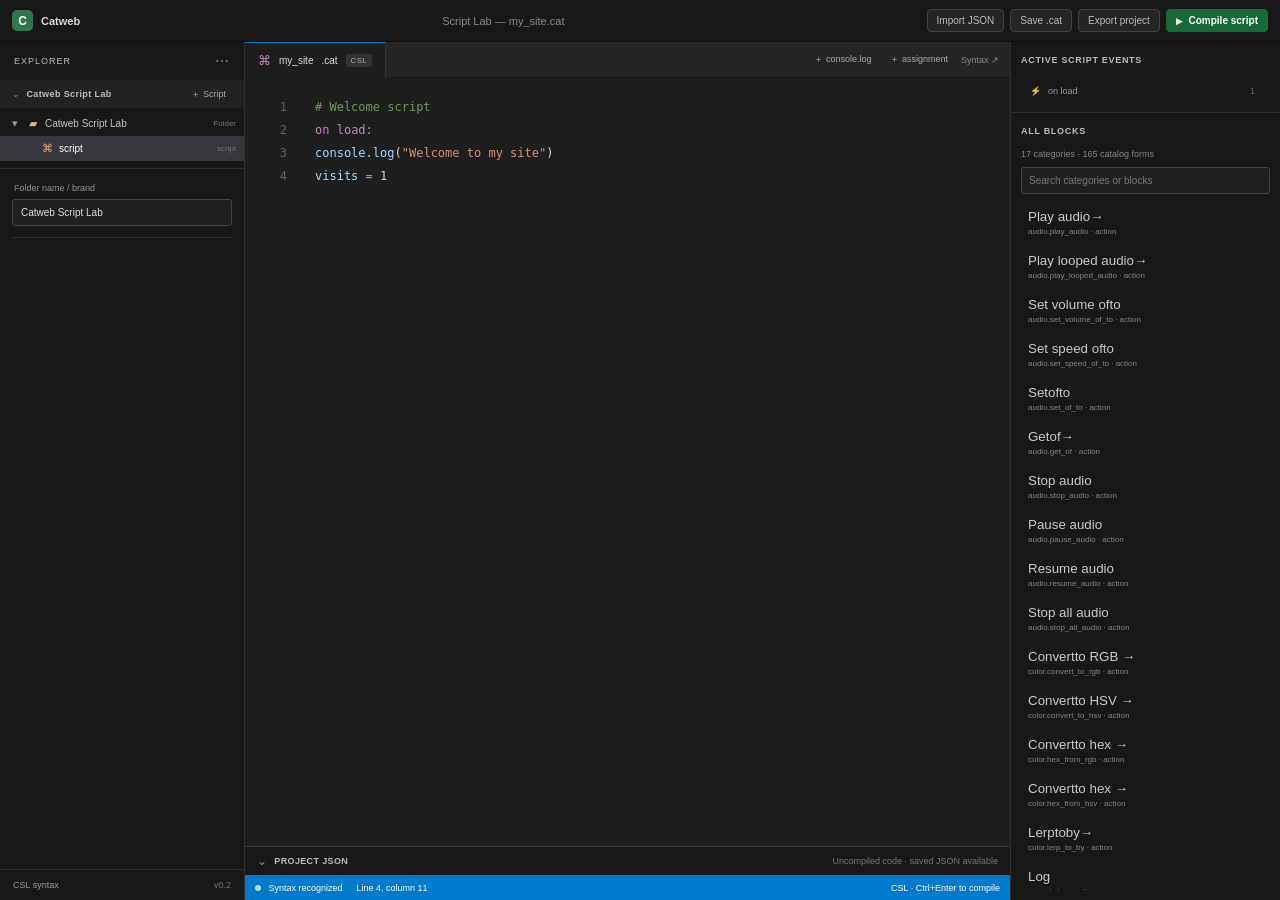
==== index.html @ d8af08f9 "Initial Summary" ====
<!doctype html>
<html lang="en">
<head>
  <meta charset="utf-8">
  <meta name="viewport" content="width=device-width, initial-scale=1">
  <meta name="color-scheme" content="dark">
  <title>Catweb Studio</title>
  <link rel="stylesheet" href="studio/script-app.css">
</head>
<body>
  <header class="titlebar">
    <a class="brand" href="./"><span class="brand-mark">C</span><span>Catweb</span></a>
    <span id="windowTitle" class="window-title">Script Lab — my_site.cat</span>
    <div class="top-actions"><button id="openProject" class="tool-button">Import JSON</button><input id="fileInput" type="file" accept=".json,application/json" hidden><button id="saveSource" class="tool-button">Save .cat</button><button id="download" class="tool-button">Export project</button><button id="compile" class="compile-button"><span>▶</span> Compile script</button></div>
  </header>
  <main class="workbench">
    <aside class="explorer file-explorer">
      <div class="explorer-title"><span>EXPLORER</span><a href="README.md" title="Documentation">⋯</a></div>
      <div class="project-heading"><span class="tree-chevron">⌄</span><span id="projectName">MY PROJECT</span><button id="newScript" class="project-action" title="Create script">＋ Script</button></div>
      <div id="projectTree" class="project-tree" role="tree" aria-label="Project items"></div>
      <label class="watermark-label" for="folderAlias">Folder name / brand</label>
      <input id="folderAlias" class="watermark-input" value="Catweb Script Lab" maxlength="80" aria-label="Exported folder name">
      <section id="objectInspector" class="object-inspector" aria-live="polite"></section>
      <div class="explorer-footer"><a href="CATWEB_SCRIPT_LANGUAGE.md">CSL syntax</a><span>v0.2</span></div>
    </aside>
    <section class="editor-column">
      <div class="tabbar"><div class="active-tab"><span class="tab-icon">⌘</span> <span id="scriptTitle">my_site</span>.cat <span class="language-pill">CSL</span></div><div class="tab-tools"><button class="snippet" data-insert="log">＋ console.log</button><button class="snippet" data-insert="set">＋ assignment</button><a href="CATWEB_SCRIPT_LANGUAGE.md" target="_blank" rel="noreferrer">Syntax ↗</a></div></div>
      <div class="edit-area"><div id="lineNumbers" class="line-numbers" aria-hidden="true"></div><div class="code-stack"><pre id="highlight" aria-hidden="true"></pre><textarea id="source" aria-label="Catweb code" autocomplete="off" autocapitalize="off" spellcheck="false" wrap="off"></textarea></div></div>
      <div id="diagnostics" class="diagnostics" aria-live="polite"></div>
      <section id="outputPanel" class="output-panel"><button id="toggleOutput" class="output-bar"><span>⌄</span> PROJECT JSON <small id="outputStatus">Project ready</small></button><div class="output-content"><pre id="output" class="output"><span class="output-placeholder">Compact project JSON will appear here.</span></pre><div class="output-buttons"><button id="copy" class="tool-button" disabled>Copy</button><button id="clearOutput" class="tool-button">Clear view</button></div></div></section>
      <footer class="statusbar"><span id="sourceStatus"><i></i> Syntax recognized</span><span id="lineStatus">Line 1, column 1</span><span>CSL · Ctrl+Enter to compile</span></footer>
    </section>
    <aside class="right-sidebar" aria-label="Catweb events and blocks">
      <section class="right-section event-section">
        <div class="right-section-heading">ACTIVE SCRIPT EVENTS</div>
        <div id="eventTree" class="event-tree"></div>
      </section>
      <section class="right-section block-section">
        <div class="right-section-heading">ALL BLOCKS</div>
        <div id="catalogSummary" class="catalog-summary">Loading Catweb blocks…</div>
        <input id="catalogSearch" type="search" placeholder="Search categories or blocks" aria-label="Search blocks">
        <div id="catalogEntries" class="catalog-entries"></div>
      </section>
    </aside>
  </main>
  <div id="toast" class="toast" role="status" aria-live="polite"></div>
  <script src="studio/catweb-csl.js"></script>
  <script src="studio/script-app.js"></script>
</body>
</html>
---- studio/script-app.css ----
:root{font-family:"Segoe UI",Arial,sans-serif;color:#d4d4d4;background:#1e1e1e;font-synthesis:none;--bg:#1e1e1e;--title:#181818;--side:#181818;--tab:#252526;--line:#343434;--muted:#858585;--blue:#007acc;--mono:Consolas,"Cascadia Code",monospace}*{box-sizing:border-box}body{margin:0;min-width:700px;height:100vh;overflow:hidden;background:var(--bg)}button,a{font-family:inherit}.titlebar{height:42px;background:var(--title);border-bottom:1px solid #111;display:flex;align-items:center;justify-content:space-between;padding:0 12px;gap:16px}.brand{height:30px;display:flex;align-items:center;gap:8px;color:#d8d8d8;text-decoration:none;font-size:11px;font-weight:600}.brand-mark{display:grid;place-items:center;width:21px;height:21px;border-radius:5px;background:#2f764f;color:#fff;font-size:12px;font-weight:800}.window-title{font-size:11px;color:#888;white-space:nowrap}.top-actions{display:flex;align-items:center;gap:6px}.tool-button,.compile-button{border:1px solid #424242;border-radius:4px;color:#bbb;background:#252526;font-size:10px;padding:5px 9px;cursor:pointer}.tool-button:hover:not(:disabled){background:#333;color:#eee}.tool-button:disabled{opacity:.38;cursor:default}.compile-button{background:#176b36;border-color:#176b36;color:#fff;font-weight:600}.compile-button:hover{background:#218442}.compile-button span{font-size:9px;margin-right:3px}.workbench{height:calc(100vh - 42px);display:grid;grid-template-columns:minmax(0,1fr) 270px}.editor-column{min-width:0;display:grid;grid-template-rows:36px minmax(0,1fr) auto auto 25px;overflow:hidden}.tabbar{height:36px;background:var(--tab);border-bottom:1px solid #1a1a1a;display:flex;align-items:center;justify-content:space-between}.active-tab{height:36px;display:flex;align-items:center;gap:8px;padding:0 13px;background:var(--bg);border-top:1px solid var(--blue);border-right:1px solid #333;color:#ddd;font-size:10px}.tab-icon{color:#c586c0;font-size:13px}.language-pill{padding:2px 5px;background:#333;border-radius:3px;color:#aaa;font-size:8px;letter-spacing:.3px}.tab-tools{display:flex;align-items:center;gap:7px;padding:0 11px}.tab-tools>a{color:#888;text-decoration:none;font-size:9px}.tab-tools>a:hover{color:#ddd}.snippet{border:0;background:transparent;border-radius:3px;padding:4px 6px;color:#aaa;font-size:9px;cursor:pointer}.snippet:hover{background:#383838;color:#fff}.edit-area{min-height:0;display:flex;overflow:hidden;background:var(--bg)}.line-numbers{flex:none;width:54px;padding:18px 12px 18px 0;text-align:right;color:#606060;background:var(--bg);font:12px/23px var(--mono);white-space:pre;user-select:none;overflow:hidden}.code-stack{flex:1;position:relative;min-width:0;overflow:hidden}.code-stack pre,.code-stack textarea{position:absolute;inset:0;width:100%;height:100%;margin:0;padding:18px 16px;border:0;white-space:pre;overflow:auto;font:12px/23px var(--mono);tab-size:4;letter-spacing:0}.code-stack pre{pointer-events:none;color:#d4d4d4}.code-stack textarea{resize:none;background:transparent;color:transparent;caret-color:#aeafad;outline:0;-webkit-text-fill-color:transparent;selection-color:#fff}.code-stack textarea::selection{background:#264f7880;color:transparent}.tok-keyword{color:#c586c0}.tok-string{color:#ce9178}.tok-comment{color:#6a9955;font-style:italic}.tok-variable{color:#9cdcfe}.diagnostics{display:none;max-height:100px;overflow:auto;padding:7px 14px;background:#252526;border-top:1px solid #333}.diagnostics.has-items{display:flex;flex-direction:column;gap:5px}.diagnostic{display:flex;align-items:center;gap:7px;color:#f48771;font-size:10px}.diagnostic.warning{color:#dcdcaa}.diagnostic .mark{font-size:10px}.diagnostic button{padding:0;border:0;background:none;color:inherit;font:inherit;cursor:pointer;text-decoration:underline}.output-panel{min-height:29px;max-height:220px;background:#181818;border-top:1px solid #3a3a3a;display:flex;flex-direction:column}.output-panel.open{height:190px}.output-bar{height:28px;flex:none;display:flex;align-items:center;gap:7px;padding:0 12px;border:0;background:transparent;color:#bbb;text-align:left;font-size:9px;font-weight:600;letter-spacing:.35px;cursor:pointer}.output-bar>span{color:#888;font-size:12px}.output-bar small{margin-left:auto;color:#777;font-size:9px;font-weight:400;letter-spacing:0}.output-content{display:none;min-height:0;flex:1;border-top:1px solid #303030}.output-panel.open .output-content{display:flex}.output{margin:0;padding:9px 13px;min-width:0;flex:1;overflow:auto;color:#9cdcfe;font:10px/1.5 var(--mono);white-space:pre}.output-placeholder{color:#777;font:10px "Segoe UI",sans-serif}.output-buttons{display:flex;align-items:flex-start;gap:5px;padding:8px}.output-buttons .tool-button{font-size:9px}.statusbar{grid-row:5;display:flex;align-items:center;gap:14px;padding:0 10px;background:#007acc;color:#fff;font-size:9px}.statusbar>span:last-child{margin-left:auto}.statusbar i{display:inline-block;width:6px;height:6px;border-radius:50%;background:#b3e3bf;margin-right:5px}.statusbar.has-error{background:#a83f35}.statusbar.has-error i{background:#ffd0c7}.explorer{min-width:0;background:var(--side);border-left:1px solid #303030;display:flex;flex-direction:column;overflow:auto}.explorer-title{height:38px;flex:none;display:flex;align-items:center;justify-content:space-between;padding:0 14px;color:#bbb;font-size:9px;letter-spacing:1px}.explorer-title a{color:#888;text-decoration:none;font-size:14px}.project-heading{height:28px;display:flex;align-items:center;gap:6px;padding:0 12px;background:#222;color:#bdbdbd;font-size:9px;font-weight:700;letter-spacing:.4px}.project-actions{margin-left:auto;font-size:13px;color:#777}.tree-root,.tree-child,.event-node{height:27px;display:flex;align-items:center;gap:7px;padding:0 15px;color:#c7c7c7;font-size:10px}.tree-root{background:#2a2d2e}.tree-chevron,.tree-branch{color:#858585}.folder-icon{color:#dcb67a}.watermark-label{display:block;margin:14px 14px 6px;color:#929292;font-size:9px}.watermark-input{margin:0 12px;width:calc(100% - 24px);height:27px;padding:0 8px;border:1px solid #454545;border-radius:3px;background:#202020;color:#ddd;font:10px "Segoe UI",sans-serif;outline:none}.watermark-input:focus{border-color:#007acc}.tree-child{padding-left:31px;color:#bbb}.script-icon{color:#c586c0}.event-tree{padding-left:19px}.event-node{height:25px;padding-left:28px;color:#999;font-size:9px}.event-node .event-icon{color:#dcdcaa}.event-node .action-count{margin-left:auto;color:#6f6f6f}.capabilities{margin:18px 12px 8px;border-top:1px solid #303030;padding-top:12px;color:#888;font-size:9px;line-height:2.2}.capabilities-title{margin-bottom:4px;color:#9d9d9d;font-size:8px;letter-spacing:.8px}.capabilities div:not(.capabilities-title)>span{color:#73c991;margin-right:5px}.capabilities .planned{color:#6e6e6e}.capabilities .planned>span{color:#c5a86b!important}.explorer-footer{display:flex;align-items:center;justify-content:space-between;margin-top:auto;padding:10px 13px;border-top:1px solid #303030;color:#777;font-size:9px}.explorer-footer a{color:#9b9b9b;text-decoration:none}.explorer-footer a:hover{color:#eee}.toast{position:fixed;bottom:34px;left:calc((100% - 270px)/2);transform:translate(-50%,10px);opacity:0;pointer-events:none;background:#333;color:#eee;border:1px solid #4a4a4a;border-radius:4px;padding:8px 12px;font-size:10px;box-shadow:0 6px 20px #0006;transition:all .18s;z-index:5}.toast.show{opacity:1;transform:translate(-50%,0)}.block-browser{margin:8px 12px 10px;border-top:1px solid #303030;padding-top:10px;color:#bbb;font-size:9px}.block-browser summary{cursor:pointer;color:#bbb;font-size:9px;font-weight:600;letter-spacing:.2px}.block-browser input{width:100%;margin:9px 0 6px;padding:6px 7px;border:1px solid #444;border-radius:3px;background:#202020;color:#ddd;font:9px "Segoe UI",sans-serif;outline:none}.block-browser input:focus{border-color:#007acc}.catalog-entries{max-height:210px;overflow:auto;display:flex;flex-direction:column;gap:3px}.catalog-entry{display:flex;flex-direction:column;align-items:flex-start;gap:3px;padding:6px;border:1px solid transparent;border-radius:3px;background:transparent;color:#c9c9c9;text-align:left;cursor:pointer}.catalog-entry:hover{background:#252526;border-color:#393939}.catalog-entry small{color:#858585;font-size:8px}.catalog-empty{color:#858585;font-size:9px}@media(max-width:850px){.workbench{grid-template-columns:minmax(0,1fr) 220px}.explorer{font-size:9px}.top-actions{gap:4px}.tool-button,.compile-button{padding:5px 7px}.window-title{display:none}.toast{left:calc((100% - 220px)/2)}}@media(max-width:650px){body{min-width:360px}.workbench{grid-template-columns:minmax(0,1fr) 180px}.explorer-title{padding:0 8px}.project-heading{padding:0 7px}.tree-root{padding:0 7px}.watermark-label{margin-left:8px}.watermark-input{margin-left:7px;width:calc(100% - 14px)}.tab-tools{gap:2px;padding:0 4px}.tab-tools>a{display:none}.line-numbers{width:39px;padding-right:8px}.code-stack pre,.code-stack textarea{padding-left:10px}.statusbar{gap:7px;font-size:8px}.toast{left:calc((100% - 180px)/2)}}

.project-heading{flex:none}
.project-heading>span:nth-child(2){overflow:hidden;text-overflow:ellipsis;white-space:nowrap}
.project-action{margin-left:auto;padding:3px 6px;border:0;border-radius:3px;background:transparent;color:#aaa;font-size:9px;cursor:pointer}
.project-action:hover{background:#383838;color:#fff}
.project-tree{flex:none;max-height:34vh;overflow:auto;padding:3px 0 7px;border-bottom:1px solid #303030}
.project-tree-row{height:25px;display:flex;align-items:center;gap:5px;padding-right:8px;color:#c5c5c5;font-size:10px;cursor:pointer;white-space:nowrap}
.project-tree-row:hover{background:#252526}
.project-tree-row.selected{background:#37373d;color:#fff}
.tree-toggle{width:13px;height:18px;padding:0;border:0;background:transparent;color:#999;font-size:11px;cursor:pointer}
.tree-spacer{width:13px;flex:none}
.tree-object-icon{width:14px;flex:none;color:#dcb67a;text-align:center;font-size:11px}
.project-tree-row[data-node-id] .tree-object-icon{color:#dcb67a}
.tree-object-name{min-width:0;overflow:hidden;text-overflow:ellipsis}
.tree-object-type{margin-left:auto;color:#777;font-size:8px}
.object-inspector{flex:none;margin:11px 12px 8px;padding-top:10px;border-top:1px solid #303030}
.inspector-heading{display:flex;align-items:center;justify-content:space-between;margin-bottom:8px;color:#999;font-size:8px;font-weight:600;letter-spacing:.7px}
.inspector-heading span{color:#777;font-weight:400;letter-spacing:0}
.inspector-placeholder{margin:0;color:#858585;font-size:9px;line-height:1.6}
.property-grid{display:grid;grid-template-columns:1fr;gap:6px;max-height:260px;overflow:auto}
.property-field{display:grid;grid-template-columns:minmax(68px,.85fr) minmax(0,1.15fr);align-items:center;gap:6px}
.property-field label{min-width:0;color:#aaa;font-size:9px}
.property-field label small{display:block;overflow:hidden;color:#666;font-size:8px;text-overflow:ellipsis}
.property-input{width:100%;min-width:0;min-height:23px;padding:4px 6px;border:1px solid #404040;border-radius:3px;background:#202020;color:#d4d4d4;font:9px "Segoe UI",sans-serif;outline:none}
.property-input:focus,.json-input:focus{border-color:#007acc}
.property-json{resize:vertical;font-family:var(--mono)}
.advanced-properties{margin-top:7px;color:#aaa;font-size:9px}
.advanced-properties summary{cursor:pointer}
.json-input{width:100%;min-height:120px;margin-top:7px;padding:7px;border:1px solid #404040;border-radius:3px;background:#202020;color:#d4d4d4;font:9px/1.5 var(--mono);resize:vertical;outline:none}
.apply-properties{margin-top:8px}
.capabilities{flex:none}
.block-browser{flex:none}

.workbench{grid-template-columns:245px minmax(0,1fr) 270px}
.file-explorer{grid-column:1;grid-row:1;border-left:0;border-right:1px solid #303030}
.editor-column{grid-column:2;grid-row:1}
.right-sidebar{grid-column:3;grid-row:1;min-width:0;display:flex;flex-direction:column;overflow:hidden;background:var(--side);border-left:1px solid #303030}
.right-section{min-width:0;display:flex;flex-direction:column;padding:0 10px}
.right-section-heading{height:36px;flex:none;display:flex;align-items:center;color:#bbb;font-size:9px;font-weight:600;letter-spacing:.7px}
.event-section{max-height:38%;overflow:auto}
.event-tree{padding:0 0 9px;overflow:auto}
.event-node{width:100%;padding-left:9px;border:0;background:transparent;text-align:left;cursor:pointer}
.event-node:hover{background:#252526;color:#ddd}
.block-section{flex:1;min-height:0;border-top:1px solid #303030;padding-bottom:10px}
.catalog-summary{flex:none;padding:0 0 8px;color:#858585;font-size:9px}
.block-section input{width:100%;flex:none;margin:0 0 8px;padding:7px;border:1px solid #444;border-radius:3px;background:#202020;color:#ddd;font:10px "Segoe UI",sans-serif;outline:none}
.block-section input:focus{border-color:#007acc}
.catalog-entries{flex:1;min-height:0;max-height:none;overflow:auto}
.explorer-footer{flex:none}
.toast{left:50%}
@media(max-width:850px){
  .workbench{grid-template-columns:205px minmax(0,1fr) 220px}
}
@media(max-width:650px){
  body{min-width:570px}
  .workbench{grid-template-columns:160px minmax(0,1fr) 190px}
  .explorer-title{padding:0 8px}
  .project-heading{padding:0 7px}
  .watermark-label{margin-left:8px}
  .watermark-input{margin-left:7px;width:calc(100% - 14px)}
  .right-section{padding:0 7px}
  .toast{left:50%}
}
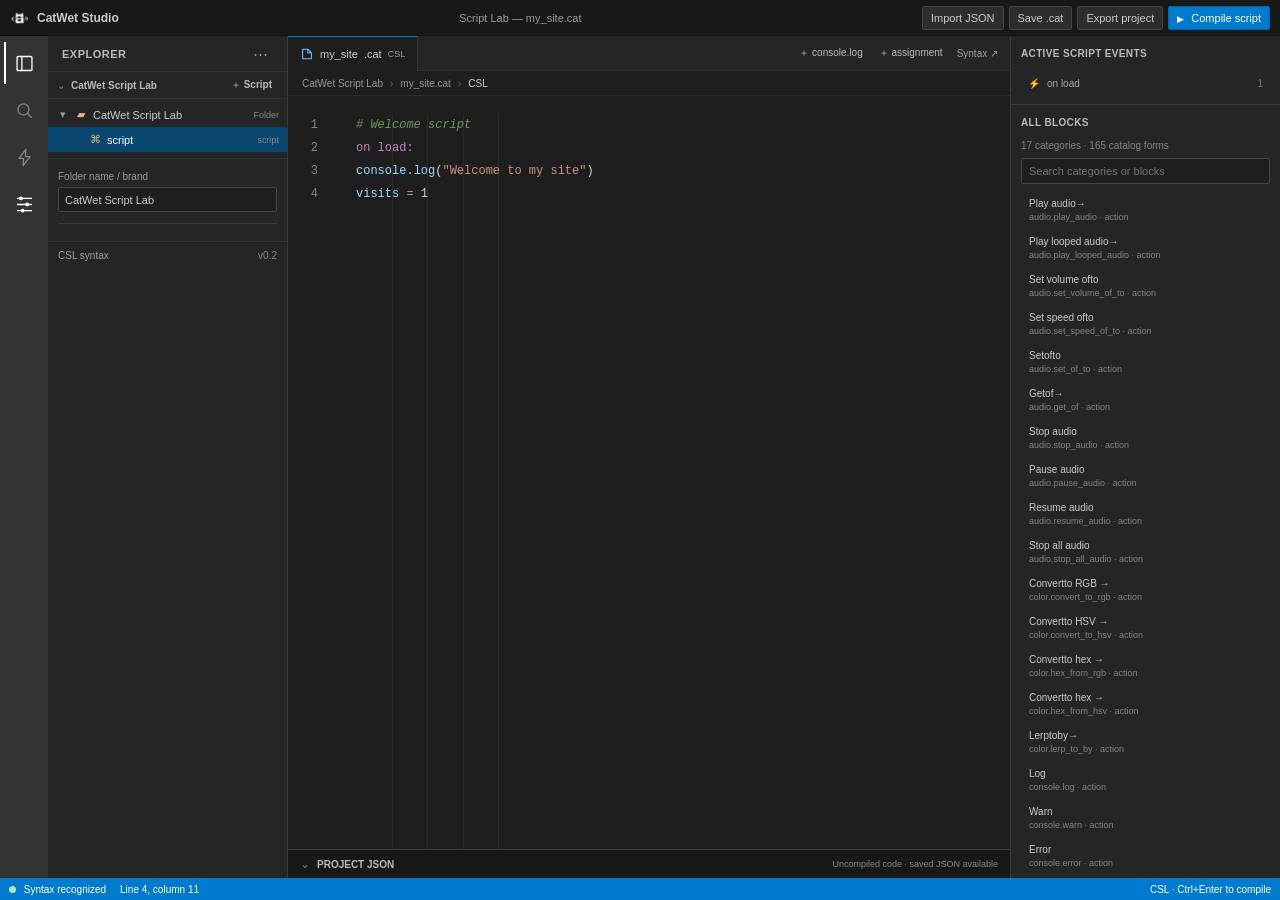
==== commit e845c9fe: "UPD" ====
--- a/index.html
+++ b/index.html
@@ -4,36 +4,53 @@
   <meta charset="utf-8">
   <meta name="viewport" content="width=device-width, initial-scale=1">
   <meta name="color-scheme" content="dark">
-  <title>Catweb Studio</title>
+  <meta name="theme-color" content="#1e1e1e">
+  <link rel="icon" href="icon.ico" sizes="any">
+  <link rel="icon" type="image/png" href="icon.png">
+  <title>CatWet Studio — Script Lab</title>
   <link rel="stylesheet" href="studio/script-app.css">
 </head>
 <body>
   <header class="titlebar">
-    <a class="brand" href="./"><span class="brand-mark">C</span><span>Catweb</span></a>
+    <a class="brand" href="./"><img class="brand-mark" src="icon.png" alt=""><span>CatWet Studio</span></a>
     <span id="windowTitle" class="window-title">Script Lab — my_site.cat</span>
     <div class="top-actions"><button id="openProject" class="tool-button">Import JSON</button><input id="fileInput" type="file" accept=".json,application/json" hidden><button id="saveSource" class="tool-button">Save .cat</button><button id="download" class="tool-button">Export project</button><button id="compile" class="compile-button"><span>▶</span> Compile script</button></div>
   </header>
   <main class="workbench">
+    <nav class="activity-bar" aria-label="Activity bar">
+      <button class="activity-button active" type="button" data-panel-toggle="explorer" aria-label="Toggle project explorer" title="Explorer" aria-pressed="true">
+        <svg viewBox="0 0 24 24" aria-hidden="true"><rect x="3.5" y="4" width="17" height="16" rx="1"/><path d="M9 4v16"/></svg>
+      </button>
+      <button class="activity-button" type="button" id="activitySearch" aria-label="Search blocks" title="Search blocks">
+        <svg viewBox="0 0 24 24" aria-hidden="true"><circle cx="10.8" cy="10.8" r="6.3"/><path d="m15.5 15.5 4.2 4.2"/></svg>
+      </button>
+      <button class="activity-button" type="button" id="activityEvents" aria-label="Go to active script events" title="Active script events">
+        <svg viewBox="0 0 24 24" aria-hidden="true"><path d="M13.5 2.8 5.8 13h5.1l-.5 8.2L18.3 11h-5.2z"/></svg>
+      </button>
+      <button class="activity-button" type="button" data-panel-toggle="catalog" aria-label="Toggle blocks panel" title="Blocks" aria-pressed="true">
+        <svg viewBox="0 0 24 24" aria-hidden="true"><path d="M4 5h16M4 12h16M4 19h16"/><circle cx="8" cy="5" r="1.5"/><circle cx="15" cy="12" r="1.5"/><circle cx="10" cy="19" r="1.5"/></svg>
+      </button>
+    </nav>
     <aside class="explorer file-explorer">
-      <div class="explorer-title"><span>EXPLORER</span><a href="README.md" title="Documentation">⋯</a></div>
+      <div class="explorer-title"><span>EXPLORER</span><a href="README.md" title="Documentation" aria-label="Documentation">⋯</a></div>
       <div class="project-heading"><span class="tree-chevron">⌄</span><span id="projectName">MY PROJECT</span><button id="newScript" class="project-action" title="Create script">＋ Script</button></div>
       <div id="projectTree" class="project-tree" role="tree" aria-label="Project items"></div>
       <label class="watermark-label" for="folderAlias">Folder name / brand</label>
-      <input id="folderAlias" class="watermark-input" value="Catweb Script Lab" maxlength="80" aria-label="Exported folder name">
+      <input id="folderAlias" class="watermark-input" value="CatWet Script Lab" maxlength="80" aria-label="Exported folder name">
       <section id="objectInspector" class="object-inspector" aria-live="polite"></section>
       <div class="explorer-footer"><a href="CATWEB_SCRIPT_LANGUAGE.md">CSL syntax</a><span>v0.2</span></div>
     </aside>
     <section class="editor-column">
-      <div class="tabbar"><div class="active-tab"><span class="tab-icon">⌘</span> <span id="scriptTitle">my_site</span>.cat <span class="language-pill">CSL</span></div><div class="tab-tools"><button class="snippet" data-insert="log">＋ console.log</button><button class="snippet" data-insert="set">＋ assignment</button><a href="CATWEB_SCRIPT_LANGUAGE.md" target="_blank" rel="noreferrer">Syntax ↗</a></div></div>
-      <div class="edit-area"><div id="lineNumbers" class="line-numbers" aria-hidden="true"></div><div class="code-stack"><pre id="highlight" aria-hidden="true"></pre><textarea id="source" aria-label="Catweb code" autocomplete="off" autocapitalize="off" spellcheck="false" wrap="off"></textarea></div></div>
+      <div class="tabbar"><div class="active-tab"><svg class="tab-icon" viewBox="0 0 16 16" aria-hidden="true"><path d="M3 2.5h6l4 4v7H3z"/><path d="M9 2.5v4h4"/></svg><span id="scriptTitle">my_site</span>.cat <span class="language-pill">CSL</span></div><div class="tab-tools"><button class="snippet" data-insert="log" title="Insert console.log">＋ console.log</button><button class="snippet" data-insert="set" title="Insert assignment">＋ assignment</button><a href="CATWEB_SCRIPT_LANGUAGE.md" target="_blank" rel="noreferrer">Syntax ↗</a></div></div>
+      <div class="breadcrumbs"><span id="breadcrumbProject">CatWet Script Lab</span><span class="breadcrumb-separator">›</span><span id="breadcrumbScript">my_site.cat</span><span class="breadcrumb-separator">›</span><span>CSL</span></div>
+      <div class="edit-area"><div id="lineNumbers" class="line-numbers" aria-hidden="true"></div><div class="code-stack"><div class="indent-guides" aria-hidden="true"><i></i><i></i><i></i><i></i></div><pre id="highlight" aria-hidden="true"></pre><textarea id="source" aria-label="Catweb code" autocomplete="off" autocapitalize="off" spellcheck="false" wrap="off"></textarea></div></div>
       <div id="diagnostics" class="diagnostics" aria-live="polite"></div>
-      <section id="outputPanel" class="output-panel"><button id="toggleOutput" class="output-bar"><span>⌄</span> PROJECT JSON <small id="outputStatus">Project ready</small></button><div class="output-content"><pre id="output" class="output"><span class="output-placeholder">Compact project JSON will appear here.</span></pre><div class="output-buttons"><button id="copy" class="tool-button" disabled>Copy</button><button id="clearOutput" class="tool-button">Clear view</button></div></div></section>
-      <footer class="statusbar"><span id="sourceStatus"><i></i> Syntax recognized</span><span id="lineStatus">Line 1, column 1</span><span>CSL · Ctrl+Enter to compile</span></footer>
+      <section id="outputPanel" class="output-panel"><button id="toggleOutput" class="output-bar" aria-label="Toggle project JSON output" aria-expanded="false"><span>⌄</span> PROJECT JSON <small id="outputStatus">Project ready</small></button><div class="output-content"><pre id="output" class="output"><span class="output-placeholder">Compact project JSON will appear here.</span></pre><div class="output-buttons"><button id="copy" class="tool-button" disabled>Copy</button><button id="clearOutput" class="tool-button">Clear view</button></div></div></section>
     </section>
     <aside class="right-sidebar" aria-label="Catweb events and blocks">
       <section class="right-section event-section">
         <div class="right-section-heading">ACTIVE SCRIPT EVENTS</div>
-        <div id="eventTree" class="event-tree"></div>
+        <div id="eventTree" class="event-tree" tabindex="-1"></div>
       </section>
       <section class="right-section block-section">
         <div class="right-section-heading">ALL BLOCKS</div>
@@ -43,6 +60,7 @@
       </section>
     </aside>
   </main>
+  <footer class="statusbar"><span id="sourceStatus"><i></i> Syntax recognized</span><span id="lineStatus">Line 1, column 1</span><span>CSL · Ctrl+Enter to compile</span></footer>
   <div id="toast" class="toast" role="status" aria-live="polite"></div>
   <script src="studio/catweb-csl.js"></script>
   <script src="studio/script-app.js"></script>
--- a/studio/script-app.css
+++ b/studio/script-app.css
@@ -1,64 +1,691 @@
-:root{font-family:"Segoe UI",Arial,sans-serif;color:#d4d4d4;background:#1e1e1e;font-synthesis:none;--bg:#1e1e1e;--title:#181818;--side:#181818;--tab:#252526;--line:#343434;--muted:#858585;--blue:#007acc;--mono:Consolas,"Cascadia Code",monospace}*{box-sizing:border-box}body{margin:0;min-width:700px;height:100vh;overflow:hidden;background:var(--bg)}button,a{font-family:inherit}.titlebar{height:42px;background:var(--title);border-bottom:1px solid #111;display:flex;align-items:center;justify-content:space-between;padding:0 12px;gap:16px}.brand{height:30px;display:flex;align-items:center;gap:8px;color:#d8d8d8;text-decoration:none;font-size:11px;font-weight:600}.brand-mark{display:grid;place-items:center;width:21px;height:21px;border-radius:5px;background:#2f764f;color:#fff;font-size:12px;font-weight:800}.window-title{font-size:11px;color:#888;white-space:nowrap}.top-actions{display:flex;align-items:center;gap:6px}.tool-button,.compile-button{border:1px solid #424242;border-radius:4px;color:#bbb;background:#252526;font-size:10px;padding:5px 9px;cursor:pointer}.tool-button:hover:not(:disabled){background:#333;color:#eee}.tool-button:disabled{opacity:.38;cursor:default}.compile-button{background:#176b36;border-color:#176b36;color:#fff;font-weight:600}.compile-button:hover{background:#218442}.compile-button span{font-size:9px;margin-right:3px}.workbench{height:calc(100vh - 42px);display:grid;grid-template-columns:minmax(0,1fr) 270px}.editor-column{min-width:0;display:grid;grid-template-rows:36px minmax(0,1fr) auto auto 25px;overflow:hidden}.tabbar{height:36px;background:var(--tab);border-bottom:1px solid #1a1a1a;display:flex;align-items:center;justify-content:space-between}.active-tab{height:36px;display:flex;align-items:center;gap:8px;padding:0 13px;background:var(--bg);border-top:1px solid var(--blue);border-right:1px solid #333;color:#ddd;font-size:10px}.tab-icon{color:#c586c0;font-size:13px}.language-pill{padding:2px 5px;background:#333;border-radius:3px;color:#aaa;font-size:8px;letter-spacing:.3px}.tab-tools{display:flex;align-items:center;gap:7px;padding:0 11px}.tab-tools>a{color:#888;text-decoration:none;font-size:9px}.tab-tools>a:hover{color:#ddd}.snippet{border:0;background:transparent;border-radius:3px;padding:4px 6px;color:#aaa;font-size:9px;cursor:pointer}.snippet:hover{background:#383838;color:#fff}.edit-area{min-height:0;display:flex;overflow:hidden;background:var(--bg)}.line-numbers{flex:none;width:54px;padding:18px 12px 18px 0;text-align:right;color:#606060;background:var(--bg);font:12px/23px var(--mono);white-space:pre;user-select:none;overflow:hidden}.code-stack{flex:1;position:relative;min-width:0;overflow:hidden}.code-stack pre,.code-stack textarea{position:absolute;inset:0;width:100%;height:100%;margin:0;padding:18px 16px;border:0;white-space:pre;overflow:auto;font:12px/23px var(--mono);tab-size:4;letter-spacing:0}.code-stack pre{pointer-events:none;color:#d4d4d4}.code-stack textarea{resize:none;background:transparent;color:transparent;caret-color:#aeafad;outline:0;-webkit-text-fill-color:transparent;selection-color:#fff}.code-stack textarea::selection{background:#264f7880;color:transparent}.tok-keyword{color:#c586c0}.tok-string{color:#ce9178}.tok-comment{color:#6a9955;font-style:italic}.tok-variable{color:#9cdcfe}.diagnostics{display:none;max-height:100px;overflow:auto;padding:7px 14px;background:#252526;border-top:1px solid #333}.diagnostics.has-items{display:flex;flex-direction:column;gap:5px}.diagnostic{display:flex;align-items:center;gap:7px;color:#f48771;font-size:10px}.diagnostic.warning{color:#dcdcaa}.diagnostic .mark{font-size:10px}.diagnostic button{padding:0;border:0;background:none;color:inherit;font:inherit;cursor:pointer;text-decoration:underline}.output-panel{min-height:29px;max-height:220px;background:#181818;border-top:1px solid #3a3a3a;display:flex;flex-direction:column}.output-panel.open{height:190px}.output-bar{height:28px;flex:none;display:flex;align-items:center;gap:7px;padding:0 12px;border:0;background:transparent;color:#bbb;text-align:left;font-size:9px;font-weight:600;letter-spacing:.35px;cursor:pointer}.output-bar>span{color:#888;font-size:12px}.output-bar small{margin-left:auto;color:#777;font-size:9px;font-weight:400;letter-spacing:0}.output-content{display:none;min-height:0;flex:1;border-top:1px solid #303030}.output-panel.open .output-content{display:flex}.output{margin:0;padding:9px 13px;min-width:0;flex:1;overflow:auto;color:#9cdcfe;font:10px/1.5 var(--mono);white-space:pre}.output-placeholder{color:#777;font:10px "Segoe UI",sans-serif}.output-buttons{display:flex;align-items:flex-start;gap:5px;padding:8px}.output-buttons .tool-button{font-size:9px}.statusbar{grid-row:5;display:flex;align-items:center;gap:14px;padding:0 10px;background:#007acc;color:#fff;font-size:9px}.statusbar>span:last-child{margin-left:auto}.statusbar i{display:inline-block;width:6px;height:6px;border-radius:50%;background:#b3e3bf;margin-right:5px}.statusbar.has-error{background:#a83f35}.statusbar.has-error i{background:#ffd0c7}.explorer{min-width:0;background:var(--side);border-left:1px solid #303030;display:flex;flex-direction:column;overflow:auto}.explorer-title{height:38px;flex:none;display:flex;align-items:center;justify-content:space-between;padding:0 14px;color:#bbb;font-size:9px;letter-spacing:1px}.explorer-title a{color:#888;text-decoration:none;font-size:14px}.project-heading{height:28px;display:flex;align-items:center;gap:6px;padding:0 12px;background:#222;color:#bdbdbd;font-size:9px;font-weight:700;letter-spacing:.4px}.project-actions{margin-left:auto;font-size:13px;color:#777}.tree-root,.tree-child,.event-node{height:27px;display:flex;align-items:center;gap:7px;padding:0 15px;color:#c7c7c7;font-size:10px}.tree-root{background:#2a2d2e}.tree-chevron,.tree-branch{color:#858585}.folder-icon{color:#dcb67a}.watermark-label{display:block;margin:14px 14px 6px;color:#929292;font-size:9px}.watermark-input{margin:0 12px;width:calc(100% - 24px);height:27px;padding:0 8px;border:1px solid #454545;border-radius:3px;background:#202020;color:#ddd;font:10px "Segoe UI",sans-serif;outline:none}.watermark-input:focus{border-color:#007acc}.tree-child{padding-left:31px;color:#bbb}.script-icon{color:#c586c0}.event-tree{padding-left:19px}.event-node{height:25px;padding-left:28px;color:#999;font-size:9px}.event-node .event-icon{color:#dcdcaa}.event-node .action-count{margin-left:auto;color:#6f6f6f}.capabilities{margin:18px 12px 8px;border-top:1px solid #303030;padding-top:12px;color:#888;font-size:9px;line-height:2.2}.capabilities-title{margin-bottom:4px;color:#9d9d9d;font-size:8px;letter-spacing:.8px}.capabilities div:not(.capabilities-title)>span{color:#73c991;margin-right:5px}.capabilities .planned{color:#6e6e6e}.capabilities .planned>span{color:#c5a86b!important}.explorer-footer{display:flex;align-items:center;justify-content:space-between;margin-top:auto;padding:10px 13px;border-top:1px solid #303030;color:#777;font-size:9px}.explorer-footer a{color:#9b9b9b;text-decoration:none}.explorer-footer a:hover{color:#eee}.toast{position:fixed;bottom:34px;left:calc((100% - 270px)/2);transform:translate(-50%,10px);opacity:0;pointer-events:none;background:#333;color:#eee;border:1px solid #4a4a4a;border-radius:4px;padding:8px 12px;font-size:10px;box-shadow:0 6px 20px #0006;transition:all .18s;z-index:5}.toast.show{opacity:1;transform:translate(-50%,0)}.block-browser{margin:8px 12px 10px;border-top:1px solid #303030;padding-top:10px;color:#bbb;font-size:9px}.block-browser summary{cursor:pointer;color:#bbb;font-size:9px;font-weight:600;letter-spacing:.2px}.block-browser input{width:100%;margin:9px 0 6px;padding:6px 7px;border:1px solid #444;border-radius:3px;background:#202020;color:#ddd;font:9px "Segoe UI",sans-serif;outline:none}.block-browser input:focus{border-color:#007acc}.catalog-entries{max-height:210px;overflow:auto;display:flex;flex-direction:column;gap:3px}.catalog-entry{display:flex;flex-direction:column;align-items:flex-start;gap:3px;padding:6px;border:1px solid transparent;border-radius:3px;background:transparent;color:#c9c9c9;text-align:left;cursor:pointer}.catalog-entry:hover{background:#252526;border-color:#393939}.catalog-entry small{color:#858585;font-size:8px}.catalog-empty{color:#858585;font-size:9px}@media(max-width:850px){.workbench{grid-template-columns:minmax(0,1fr) 220px}.explorer{font-size:9px}.top-actions{gap:4px}.tool-button,.compile-button{padding:5px 7px}.window-title{display:none}.toast{left:calc((100% - 220px)/2)}}@media(max-width:650px){body{min-width:360px}.workbench{grid-template-columns:minmax(0,1fr) 180px}.explorer-title{padding:0 8px}.project-heading{padding:0 7px}.tree-root{padding:0 7px}.watermark-label{margin-left:8px}.watermark-input{margin-left:7px;width:calc(100% - 14px)}.tab-tools{gap:2px;padding:0 4px}.tab-tools>a{display:none}.line-numbers{width:39px;padding-right:8px}.code-stack pre,.code-stack textarea{padding-left:10px}.statusbar{gap:7px;font-size:8px}.toast{left:calc((100% - 180px)/2)}}
-
-.project-heading{flex:none}
-.project-heading>span:nth-child(2){overflow:hidden;text-overflow:ellipsis;white-space:nowrap}
-.project-action{margin-left:auto;padding:3px 6px;border:0;border-radius:3px;background:transparent;color:#aaa;font-size:9px;cursor:pointer}
-.project-action:hover{background:#383838;color:#fff}
-.project-tree{flex:none;max-height:34vh;overflow:auto;padding:3px 0 7px;border-bottom:1px solid #303030}
-.project-tree-row{height:25px;display:flex;align-items:center;gap:5px;padding-right:8px;color:#c5c5c5;font-size:10px;cursor:pointer;white-space:nowrap}
-.project-tree-row:hover{background:#252526}
-.project-tree-row.selected{background:#37373d;color:#fff}
-.tree-toggle{width:13px;height:18px;padding:0;border:0;background:transparent;color:#999;font-size:11px;cursor:pointer}
-.tree-spacer{width:13px;flex:none}
-.tree-object-icon{width:14px;flex:none;color:#dcb67a;text-align:center;font-size:11px}
-.project-tree-row[data-node-id] .tree-object-icon{color:#dcb67a}
-.tree-object-name{min-width:0;overflow:hidden;text-overflow:ellipsis}
-.tree-object-type{margin-left:auto;color:#777;font-size:8px}
-.object-inspector{flex:none;margin:11px 12px 8px;padding-top:10px;border-top:1px solid #303030}
-.inspector-heading{display:flex;align-items:center;justify-content:space-between;margin-bottom:8px;color:#999;font-size:8px;font-weight:600;letter-spacing:.7px}
-.inspector-heading span{color:#777;font-weight:400;letter-spacing:0}
-.inspector-placeholder{margin:0;color:#858585;font-size:9px;line-height:1.6}
-.property-grid{display:grid;grid-template-columns:1fr;gap:6px;max-height:260px;overflow:auto}
-.property-field{display:grid;grid-template-columns:minmax(68px,.85fr) minmax(0,1.15fr);align-items:center;gap:6px}
-.property-field label{min-width:0;color:#aaa;font-size:9px}
-.property-field label small{display:block;overflow:hidden;color:#666;font-size:8px;text-overflow:ellipsis}
-.property-input{width:100%;min-width:0;min-height:23px;padding:4px 6px;border:1px solid #404040;border-radius:3px;background:#202020;color:#d4d4d4;font:9px "Segoe UI",sans-serif;outline:none}
-.property-input:focus,.json-input:focus{border-color:#007acc}
-.property-json{resize:vertical;font-family:var(--mono)}
-.advanced-properties{margin-top:7px;color:#aaa;font-size:9px}
-.advanced-properties summary{cursor:pointer}
-.json-input{width:100%;min-height:120px;margin-top:7px;padding:7px;border:1px solid #404040;border-radius:3px;background:#202020;color:#d4d4d4;font:9px/1.5 var(--mono);resize:vertical;outline:none}
-.apply-properties{margin-top:8px}
-.capabilities{flex:none}
-.block-browser{flex:none}
-
-.workbench{grid-template-columns:245px minmax(0,1fr) 270px}
-.file-explorer{grid-column:1;grid-row:1;border-left:0;border-right:1px solid #303030}
-.editor-column{grid-column:2;grid-row:1}
-.right-sidebar{grid-column:3;grid-row:1;min-width:0;display:flex;flex-direction:column;overflow:hidden;background:var(--side);border-left:1px solid #303030}
-.right-section{min-width:0;display:flex;flex-direction:column;padding:0 10px}
-.right-section-heading{height:36px;flex:none;display:flex;align-items:center;color:#bbb;font-size:9px;font-weight:600;letter-spacing:.7px}
-.event-section{max-height:38%;overflow:auto}
-.event-tree{padding:0 0 9px;overflow:auto}
-.event-node{width:100%;padding-left:9px;border:0;background:transparent;text-align:left;cursor:pointer}
-.event-node:hover{background:#252526;color:#ddd}
-.block-section{flex:1;min-height:0;border-top:1px solid #303030;padding-bottom:10px}
-.catalog-summary{flex:none;padding:0 0 8px;color:#858585;font-size:9px}
-.block-section input{width:100%;flex:none;margin:0 0 8px;padding:7px;border:1px solid #444;border-radius:3px;background:#202020;color:#ddd;font:10px "Segoe UI",sans-serif;outline:none}
-.block-section input:focus{border-color:#007acc}
-.catalog-entries{flex:1;min-height:0;max-height:none;overflow:auto}
-.explorer-footer{flex:none}
-.toast{left:50%}
-@media(max-width:850px){
-  .workbench{grid-template-columns:205px minmax(0,1fr) 220px}
-}
-@media(max-width:650px){
-  body{min-width:570px}
-  .workbench{grid-template-columns:160px minmax(0,1fr) 190px}
-  .explorer-title{padding:0 8px}
-  .project-heading{padding:0 7px}
-  .watermark-label{margin-left:8px}
-  .watermark-input{margin-left:7px;width:calc(100% - 14px)}
-  .right-section{padding:0 7px}
-  .toast{left:50%}
-}
+:root {
+  color-scheme: dark;
+  font-family: "Segoe UI", Arial, sans-serif;
+  font-synthesis: none;
+  --bg: #1e1e1e;
+  --title: #181818;
+  --side: #252526;
+  --panel: #1e1e1e;
+  --tab: #252526;
+  --line: #3c3c3c;
+  --muted: #858585;
+  --text: #cccccc;
+  --blue: #007acc;
+  --blue-hover: #1683c7;
+  --mono: Consolas, "Cascadia Code", "Courier New", monospace;
+}
+
+* { box-sizing: border-box; }
+
+body {
+  display: grid;
+  grid-template-rows: 36px minmax(0, 1fr) 22px;
+  width: 100%;
+  min-width: 0;
+  height: 100vh;
+  margin: 0;
+  overflow: hidden;
+  background: var(--bg);
+  color: var(--text);
+}
+
+button, input, textarea { font: inherit; }
+button { color: inherit; }
+button:focus-visible, a:focus-visible, input:focus-visible, textarea:focus-visible {
+  outline: 1px solid var(--blue);
+  outline-offset: -1px;
+}
+
+.titlebar {
+  z-index: 5;
+  display: flex;
+  min-width: 0;
+  align-items: center;
+  gap: 16px;
+  padding: 0 10px;
+  border-bottom: 1px solid #111;
+  background: var(--title);
+}
+
+.brand {
+  display: inline-flex;
+  height: 100%;
+  flex: none;
+  align-items: center;
+  gap: 8px;
+  color: #cccccc;
+  font-size: 12px;
+  font-weight: 600;
+  text-decoration: none;
+}
+
+.brand-mark { width: 19px; height: 19px; object-fit: contain; }
+
+.window-title {
+  min-width: 0;
+  flex: 1;
+  overflow: hidden;
+  color: #9d9d9d;
+  font-size: 11px;
+  text-align: center;
+  text-overflow: ellipsis;
+  white-space: nowrap;
+}
+
+.top-actions { display: flex; flex: none; align-items: center; gap: 5px; }
+.tool-button, .compile-button {
+  min-height: 24px;
+  padding: 3px 8px;
+  border: 1px solid #454545;
+  border-radius: 2px;
+  background: #2d2d2d;
+  color: #cccccc;
+  font-size: 11px;
+  cursor: pointer;
+}
+
+.tool-button:hover:not(:disabled) { background: #383838; }
+.tool-button:active:not(:disabled) { background: #414141; }
+.tool-button:disabled { color: #666666; cursor: default; }
+.compile-button { border-color: #0067a8; background: var(--blue); color: #ffffff; }
+.compile-button:hover { border-color: var(--blue-hover); background: var(--blue-hover); }
+.compile-button:active { background: #005f9e; }
+.compile-button span { margin-right: 4px; font-size: 9px; }
+
+.workbench {
+  position: relative;
+  display: grid;
+  min-width: 0;
+  min-height: 0;
+  grid-template-columns: 48px 240px minmax(0, 1fr) 270px;
+  background: var(--bg);
+}
+
+.activity-bar {
+  z-index: 3;
+  display: flex;
+  flex-direction: column;
+  align-items: center;
+  gap: 5px;
+  padding-top: 6px;
+  border-right: 1px solid #333333;
+  background: #333333;
+}
+
+.activity-bar { grid-column: 1; grid-row: 1; }
+.file-explorer { grid-column: 2; grid-row: 1; }
+.editor-column { grid-column: 3; grid-row: 1; }
+.right-sidebar { grid-column: 4; grid-row: 1; }
+
+.activity-button {
+  position: relative;
+  display: grid;
+  width: 40px;
+  height: 42px;
+  place-items: center;
+  border: 0;
+  border-left: 2px solid transparent;
+  background: transparent;
+  color: #858585;
+  cursor: pointer;
+}
+
+.activity-button:hover { color: #cccccc; }
+.activity-button.active, .activity-button[aria-pressed="true"] { color: #ffffff; }
+.activity-button.active::before {
+  position: absolute;
+  inset: 0 auto 0 -2px;
+  width: 2px;
+  background: #ffffff;
+  content: "";
+}
+
+.activity-button svg {
+  width: 21px;
+  height: 21px;
+  fill: none;
+  stroke: currentColor;
+  stroke-linecap: round;
+  stroke-linejoin: round;
+  stroke-width: 1.5;
+}
+
+.file-explorer, .right-sidebar {
+  min-width: 0;
+  min-height: 0;
+  overflow: hidden;
+  background: var(--side);
+}
+
+.file-explorer { border-right: 1px solid var(--line); }
+.explorer-title {
+  display: flex;
+  height: 35px;
+  align-items: center;
+  justify-content: space-between;
+  padding: 0 14px;
+  color: #bbbbbb;
+  font-size: 11px;
+  font-weight: 600;
+  letter-spacing: .5px;
+}
+
+.explorer-title a {
+  padding: 2px 5px;
+  color: #999999;
+  font-size: 15px;
+  line-height: 1;
+  text-decoration: none;
+}
+
+.explorer-title a:hover { color: #ffffff; background: #3c3c3c; }
+.project-heading {
+  display: flex;
+  height: 28px;
+  align-items: center;
+  gap: 6px;
+  padding: 0 9px;
+  border-top: 1px solid #333333;
+  border-bottom: 1px solid #333333;
+  color: #bbbbbb;
+  font-size: 10px;
+  font-weight: 600;
+}
+
+.project-heading > span:nth-child(2) {
+  min-width: 0;
+  overflow: hidden;
+  text-overflow: ellipsis;
+  white-space: nowrap;
+}
+
+.tree-chevron { color: #858585; }
+.project-action {
+  flex: none;
+  margin-left: auto;
+  padding: 3px 6px;
+  border: 0;
+  background: transparent;
+  color: #bbbbbb;
+  font-size: 10px;
+  cursor: pointer;
+}
+
+.project-action:hover { background: #3c3c3c; color: #ffffff; }
+.project-tree {
+  max-height: 34vh;
+  overflow: auto;
+  padding: 3px 0 6px;
+  border-bottom: 1px solid #333333;
+}
+
+.project-tree-row {
+  display: flex;
+  height: 25px;
+  align-items: center;
+  gap: 5px;
+  padding-right: 8px;
+  color: #cccccc;
+  font-size: 11px;
+  cursor: pointer;
+  white-space: nowrap;
+}
+
+.project-tree-row:hover { background: #2a2d2e; }
+.project-tree-row.selected { background: #094771; color: #ffffff; }
+.tree-toggle {
+  width: 13px;
+  height: 20px;
+  flex: none;
+  padding: 0;
+  border: 0;
+  background: transparent;
+  color: #999999;
+  font-size: 11px;
+  cursor: pointer;
+}
+
+.tree-spacer { width: 13px; flex: none; }
+.tree-object-icon { width: 14px; flex: none; color: #d7ba7d; text-align: center; }
+.tree-object-name { min-width: 0; overflow: hidden; text-overflow: ellipsis; }
+.tree-object-type { margin-left: auto; color: #858585; font-size: 9px; }
+
+.watermark-label {
+  display: block;
+  margin: 12px 10px 5px;
+  color: #999999;
+  font-size: 10px;
+}
+
+.watermark-input {
+  width: calc(100% - 20px);
+  height: 25px;
+  margin: 0 10px;
+  padding: 3px 6px;
+  border: 1px solid #454545;
+  border-radius: 2px;
+  background: #1e1e1e;
+  color: #cccccc;
+  font-size: 11px;
+}
+
+.watermark-input:focus, .block-section input:focus, .property-input:focus, .json-input:focus {
+  border-color: var(--blue);
+  outline: 0;
+}
+
+.object-inspector { margin: 11px 10px 8px; padding-top: 9px; border-top: 1px solid #3c3c3c; }
+.inspector-heading {
+  display: flex;
+  align-items: center;
+  justify-content: space-between;
+  margin-bottom: 8px;
+  color: #bbbbbb;
+  font-size: 9px;
+  font-weight: 600;
+  letter-spacing: .4px;
+}
+
+.inspector-heading span { color: #858585; font-weight: 400; }
+.inspector-placeholder { margin: 0; color: #858585; font-size: 10px; line-height: 1.5; }
+.property-grid { display: grid; max-height: 260px; grid-template-columns: 1fr; gap: 6px; overflow: auto; }
+.property-field { display: grid; grid-template-columns: minmax(65px, .85fr) minmax(0, 1.15fr); align-items: center; gap: 6px; }
+.property-field label { min-width: 0; color: #bbbbbb; font-size: 10px; }
+.property-field label small { display: block; overflow: hidden; color: #858585; font-size: 9px; text-overflow: ellipsis; }
+.property-input {
+  width: 100%;
+  min-width: 0;
+  min-height: 24px;
+  padding: 3px 6px;
+  border: 1px solid #454545;
+  border-radius: 2px;
+  background: #1e1e1e;
+  color: #cccccc;
+  font-size: 10px;
+}
+
+.property-json { resize: vertical; font-family: var(--mono); }
+.advanced-properties { margin-top: 8px; color: #bbbbbb; font-size: 10px; }
+.advanced-properties summary { cursor: pointer; }
+.json-input {
+  width: 100%;
+  min-height: 110px;
+  margin-top: 7px;
+  padding: 7px;
+  border: 1px solid #454545;
+  border-radius: 2px;
+  background: #1e1e1e;
+  color: #cccccc;
+  font: 10px/1.5 var(--mono);
+  resize: vertical;
+}
+
+.apply-properties { margin-top: 8px; }
+.explorer-footer {
+  display: flex;
+  align-items: center;
+  justify-content: space-between;
+  margin-top: auto;
+  padding: 8px 10px;
+  border-top: 1px solid #333333;
+  color: #858585;
+  font-size: 10px;
+}
+
+.explorer-footer a { color: #9da2a6; text-decoration: none; }
+.explorer-footer a:hover { color: #ffffff; }
+
+.editor-column {
+  display: grid;
+  min-width: 0;
+  min-height: 0;
+  grid-template-rows: 35px 25px minmax(0, 1fr) auto auto;
+  overflow: hidden;
+  background: var(--bg);
+}
+
+.tabbar {
+  display: flex;
+  min-width: 0;
+  height: 35px;
+  align-items: stretch;
+  justify-content: space-between;
+  border-bottom: 1px solid #333333;
+  background: var(--tab);
+}
+
+.active-tab {
+  display: flex;
+  min-width: 0;
+  height: 35px;
+  align-items: center;
+  gap: 6px;
+  padding: 0 12px;
+  border-top: 1px solid var(--blue);
+  border-right: 1px solid #333333;
+  background: var(--bg);
+  color: #cccccc;
+  font-size: 11px;
+  white-space: nowrap;
+}
+
+.tab-icon { width: 14px; height: 14px; flex: none; fill: none; stroke: #75beff; stroke-width: 1.2; }
+.language-pill { color: #999999; font-size: 9px; }
+.tab-tools { display: flex; min-width: 0; align-items: center; gap: 4px; padding: 0 8px; }
+.tab-tools > a { padding: 4px; color: #9da2a6; font-size: 10px; text-decoration: none; }
+.tab-tools > a:hover { color: #ffffff; }
+.snippet {
+  padding: 4px 6px;
+  border: 0;
+  border-radius: 2px;
+  background: transparent;
+  color: #bbbbbb;
+  font-size: 10px;
+  cursor: pointer;
+}
+
+.snippet:hover { background: #383838; color: #ffffff; }
+.snippet:active { background: #454545; }
+
+.breadcrumbs {
+  display: flex;
+  min-width: 0;
+  align-items: center;
+  gap: 7px;
+  padding: 0 14px;
+  border-bottom: 1px solid #2d2d2d;
+  color: #999999;
+  font-size: 10px;
+}
+
+.breadcrumbs span { overflow: hidden; text-overflow: ellipsis; white-space: nowrap; }
+.breadcrumbs span:last-child { color: #cccccc; }
+.breadcrumb-separator { color: #666666; }
+
+.edit-area { display: flex; min-height: 0; overflow: hidden; background: var(--bg); }
+.line-numbers {
+  z-index: 2;
+  width: 52px;
+  flex: none;
+  overflow: hidden;
+  padding: 18px 4px 18px 0;
+  background: var(--bg);
+  color: #858585;
+  font: 12px/23px var(--mono);
+  user-select: none;
+}
+
+.gutter-row { display: flex; height: 23px; align-items: center; justify-content: flex-end; }
+.line-number { min-width: 28px; padding-right: 6px; text-align: right; }
+.metadata-indicator, .metadata-spacer { display: inline-grid; width: 12px; height: 16px; flex: none; place-items: center; }
+.metadata-indicator {
+  padding: 0;
+  border: 0;
+  border-radius: 2px;
+  background: transparent;
+  color: #75beff;
+  font: 10px/1 var(--mono);
+  cursor: help;
+}
+
+.metadata-indicator:hover { background: #2d2d30; color: #ffffff; }
+.metadata-indicator:active { background: #094771; }
+.code-stack { position: relative; min-width: 0; flex: 1; overflow: hidden; }
+.indent-guides { position: absolute; z-index: 0; inset: 0; overflow: hidden; pointer-events: none; }
+.indent-guides i { position: absolute; top: 18px; bottom: 0; border-left: 1px solid #2a2a2a; }
+.indent-guides i:nth-child(1) { left: calc(16px + 4ch); }
+.indent-guides i:nth-child(2) { left: calc(16px + 8ch); }
+.indent-guides i:nth-child(3) { left: calc(16px + 12ch); }
+.indent-guides i:nth-child(4) { left: calc(16px + 16ch); }
+
+.code-stack pre, .code-stack textarea {
+  position: absolute;
+  inset: 0;
+  width: 100%;
+  height: 100%;
+  margin: 0;
+  padding: 18px 16px;
+  border: 0;
+  font: 12px/23px var(--mono);
+  letter-spacing: 0;
+  overflow: auto;
+  tab-size: 4;
+  white-space: pre;
+}
+
+.code-stack pre { z-index: 1; color: #d4d4d4; pointer-events: none; }
+.code-stack textarea {
+  z-index: 2;
+  resize: none;
+  outline: 0;
+  background: transparent;
+  color: transparent;
+  caret-color: #aeafad;
+  -webkit-text-fill-color: transparent;
+}
+
+.code-stack textarea::selection { background: #264f7880; color: transparent; }
+.tok-keyword { color: #c586c0; }
+.tok-string { color: #ce9178; }
+.tok-comment { color: #6a9955; font-style: italic; }
+.tok-variable { color: #9cdcfe; }
+
+.diagnostics {
+  display: none;
+  max-height: 100px;
+  gap: 5px;
+  overflow: auto;
+  padding: 7px 12px;
+  border-top: 1px solid #3c3c3c;
+  background: #252526;
+}
+
+.diagnostics.has-items { display: flex; flex-direction: column; }
+.diagnostic { display: flex; align-items: center; gap: 7px; color: #f48771; font-size: 10px; }
+.diagnostic.warning { color: #dcdcaa; }
+.diagnostic .mark { font-size: 9px; }
+.diagnostic button { padding: 0; border: 0; background: none; color: inherit; font: inherit; cursor: pointer; text-decoration: underline; }
+
+.output-panel {
+  display: flex;
+  min-height: 29px;
+  max-height: 220px;
+  flex-direction: column;
+  border-top: 1px solid #3c3c3c;
+  background: #181818;
+}
+
+.output-panel.open { height: 190px; }
+.output-bar {
+  display: flex;
+  height: 28px;
+  flex: none;
+  align-items: center;
+  gap: 7px;
+  padding: 0 12px;
+  border: 0;
+  background: transparent;
+  color: #bbbbbb;
+  font-size: 10px;
+  font-weight: 600;
+  text-align: left;
+  cursor: pointer;
+}
+
+.output-bar > span { color: #858585; font-size: 12px; }
+.output-panel.open .output-bar > span { transform: rotate(180deg); }
+.output-bar small { margin-left: auto; color: #858585; font-size: 9px; font-weight: 400; }
+.output-content { display: none; min-height: 0; flex: 1; border-top: 1px solid #303030; }
+.output-panel.open .output-content { display: flex; }
+.output { min-width: 0; flex: 1; overflow: auto; margin: 0; padding: 9px 12px; color: #9cdcfe; font: 10px/1.5 var(--mono); white-space: pre; }
+.output-placeholder { color: #858585; font: 10px "Segoe UI", sans-serif; }
+.output-buttons { display: flex; align-items: flex-start; gap: 5px; padding: 7px; }
+.output-buttons .tool-button { font-size: 10px; }
+
+.right-sidebar {
+  display: flex;
+  flex-direction: column;
+  border-left: 1px solid var(--line);
+}
+
+.right-section { display: flex; min-width: 0; flex-direction: column; padding: 0 10px; }
+.right-section-heading {
+  display: flex;
+  height: 35px;
+  flex: none;
+  align-items: center;
+  color: #bbbbbb;
+  font-size: 10px;
+  font-weight: 600;
+  letter-spacing: .35px;
+}
+
+.event-section { max-height: 38%; overflow: auto; }
+.event-tree { overflow: auto; padding: 0 0 8px; }
+.event-node {
+  display: flex;
+  width: 100%;
+  height: 25px;
+  align-items: center;
+  gap: 7px;
+  padding: 0 7px;
+  border: 0;
+  background: transparent;
+  color: #aaaaaa;
+  font-size: 10px;
+  text-align: left;
+  cursor: pointer;
+}
+
+.event-node:hover, .event-node:focus-visible { background: #2a2d2e; color: #ffffff; }
+.event-node .event-icon { color: #dcdcaa; }
+.event-node .action-count { margin-left: auto; color: #777777; }
+.block-section { min-height: 0; flex: 1; padding-bottom: 8px; border-top: 1px solid #3c3c3c; }
+.catalog-summary { flex: none; padding: 0 0 7px; color: #858585; font-size: 10px; }
+.block-section input {
+  width: 100%;
+  height: 26px;
+  flex: none;
+  margin: 0 0 7px;
+  padding: 4px 7px;
+  border: 1px solid #454545;
+  border-radius: 2px;
+  outline: 0;
+  background: #1e1e1e;
+  color: #cccccc;
+  font-size: 11px;
+}
+
+.catalog-entries { min-height: 0; flex: 1; overflow: auto; }
+.catalog-entry {
+  display: flex;
+  width: 100%;
+  flex-direction: column;
+  align-items: flex-start;
+  gap: 3px;
+  padding: 6px 7px;
+  border: 1px solid transparent;
+  border-radius: 0;
+  background: transparent;
+  color: #cccccc;
+  font-size: 10px;
+  text-align: left;
+  cursor: pointer;
+}
+
+.catalog-entry:hover { border-color: transparent; background: #2a2d2e; }
+.catalog-entry:active { background: #094771; }
+.catalog-entry small { color: #858585; font-size: 9px; }
+.catalog-empty { color: #858585; font-size: 10px; }
+
+.statusbar {
+  z-index: 5;
+  display: flex;
+  min-width: 0;
+  align-items: center;
+  gap: 14px;
+  padding: 0 9px;
+  background: var(--blue);
+  color: #ffffff;
+  font-size: 10px;
+}
+
+.statusbar > span { overflow: hidden; text-overflow: ellipsis; white-space: nowrap; }
+.statusbar > span:last-child { margin-left: auto; }
+.statusbar i { display: inline-block; width: 7px; height: 7px; margin-right: 5px; border-radius: 50%; background: #b3e3bf; }
+.statusbar.has-error { background: #a83f35; }
+.statusbar.has-error i { background: #ffd0c7; }
+
+.toast {
+  position: fixed;
+  z-index: 10;
+  bottom: 34px;
+  left: 50%;
+  max-width: min(90vw, 560px);
+  transform: translate(-50%, 10px);
+  padding: 8px 12px;
+  border: 1px solid #454545;
+  background: #252526;
+  color: #eeeeee;
+  font-size: 11px;
+  opacity: 0;
+  pointer-events: none;
+  transition: opacity .15s, transform .15s;
+}
+
+.toast.show { transform: translate(-50%, 0); opacity: 1; }
+.workbench.hide-explorer { grid-template-columns: 48px 0 minmax(0, 1fr) 270px; }
+.workbench.hide-explorer .file-explorer { display: none; }
+.workbench.hide-catalog { grid-template-columns: 48px 240px minmax(0, 1fr) 0; }
+.workbench.hide-catalog .right-sidebar { display: none; }
+.workbench.hide-explorer.hide-catalog { grid-template-columns: 48px 0 minmax(0, 1fr) 0; }
+
+@media (max-width: 850px) {
+  .workbench { grid-template-columns: 44px 210px minmax(0, 1fr); }
+  .right-sidebar { display: none; }
+  .workbench.hide-explorer { grid-template-columns: 44px 0 minmax(0, 1fr); }
+  .workbench.hide-explorer .file-explorer { display: none; }
+  .workbench.hide-catalog { grid-template-columns: 44px 210px minmax(0, 1fr); }
+  .workbench.hide-explorer.hide-catalog { grid-template-columns: 44px 0 minmax(0, 1fr); }
+  .workbench:not(.hide-catalog) .activity-button[data-panel-toggle="catalog"] { color: #ffffff; }
+  .workbench.show-catalog .right-sidebar {
+    position: absolute;
+    inset: 0 0 0 auto;
+    z-index: 4;
+    display: flex;
+    width: 270px;
+    border-left: 1px solid var(--line);
+  }
+}
+
+@media (max-width: 760px) {
+  .titlebar { gap: 8px; padding: 0 7px; }
+  .window-title { display: none; }
+  .top-actions { gap: 3px; }
+  .tool-button, .compile-button { padding: 3px 6px; font-size: 10px; }
+  .workbench { grid-template-columns: 44px 0 minmax(0, 1fr); }
+  .file-explorer, .right-sidebar { display: none; }
+  .workbench.show-explorer { grid-template-columns: 44px 0 minmax(0, 1fr); }
+  .workbench.show-explorer .file-explorer { position: absolute; inset: 0 auto 0 44px; z-index: 4; display: flex; width: min(220px, calc(100vw - 44px)); }
+  .workbench.show-catalog .right-sidebar { width: min(270px, calc(100vw - 44px)); }
+  .workbench.hide-explorer { grid-template-columns: 44px 0 minmax(0, 1fr); }
+  .workbench.hide-explorer .file-explorer { display: none; }
+  .tab-tools { max-width: 55vw; overflow-x: auto; }
+  .line-numbers { width: 43px; padding-right: 8px; font-size: 11px; }
+  .code-stack pre, .code-stack textarea { padding-left: 12px; font-size: 11px; }
+  .indent-guides i:nth-child(1) { left: calc(12px + 4ch); }
+  .indent-guides i:nth-child(2) { left: calc(12px + 8ch); }
+  .indent-guides i:nth-child(3) { left: calc(12px + 12ch); }
+  .indent-guides i:nth-child(4) { left: calc(12px + 16ch); }
+}
+
+@media (max-width: 520px) {
+  .brand span { display: none; }
+  .top-actions { max-width: 72vw; overflow-x: auto; }
+  .tool-button, .compile-button { padding: 2px 4px; font-size: 9px; }
+  .statusbar { gap: 7px; font-size: 9px; }
+  .statusbar > span:nth-child(2) { display: none; }
+  .breadcrumbs { padding: 0 8px; }
+  .tab-tools { padding: 0 3px; }
+  .snippet { padding: 4px; }
+}
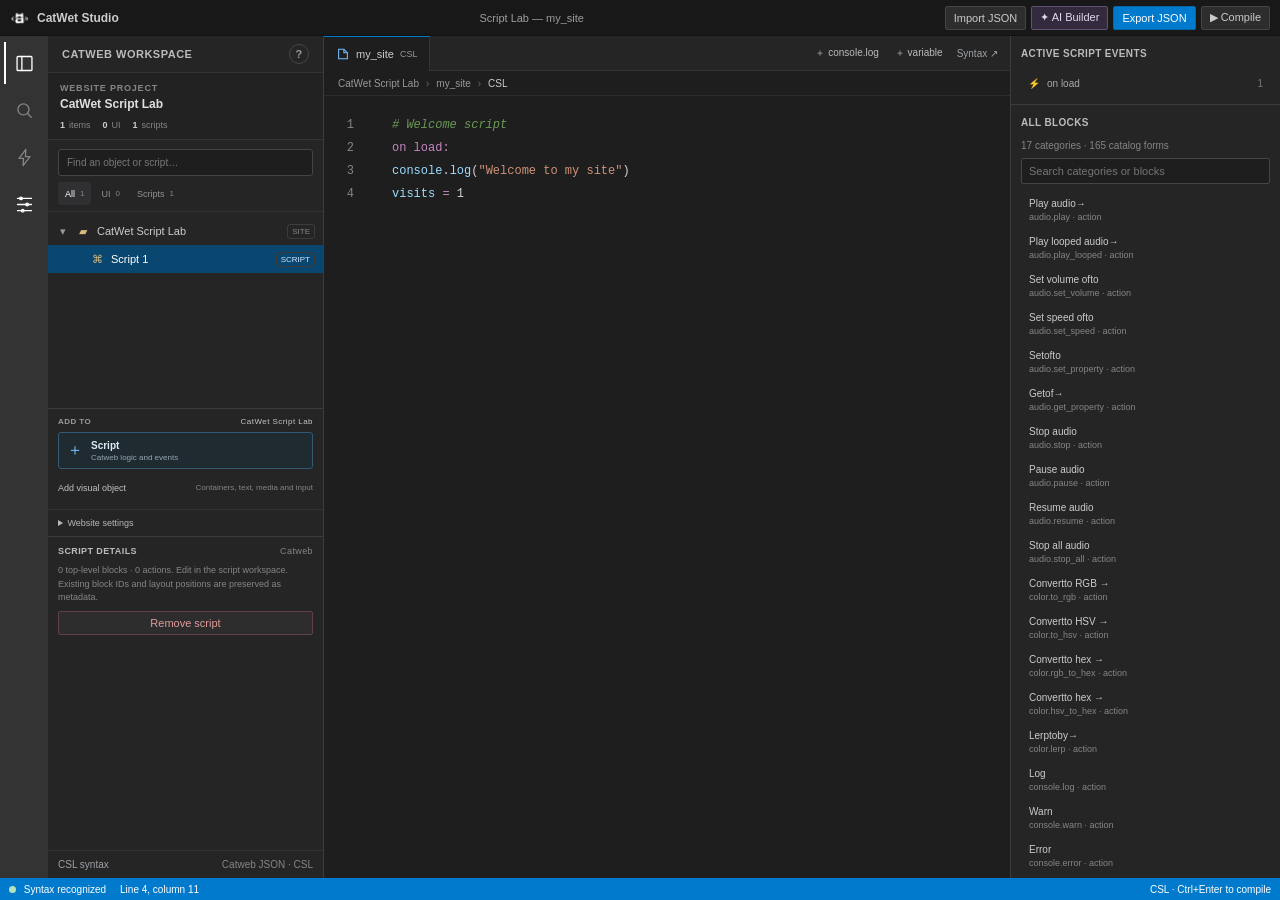
==== commit 9e9644eb: "Ai + Reestructure" ====
--- a/index.html
+++ b/index.html
@@ -13,8 +13,8 @@
 <body>
   <header class="titlebar">
     <a class="brand" href="./"><img class="brand-mark" src="icon.png" alt=""><span>CatWet Studio</span></a>
-    <span id="windowTitle" class="window-title">Script Lab — my_site.cat</span>
-    <div class="top-actions"><button id="openProject" class="tool-button">Import JSON</button><input id="fileInput" type="file" accept=".json,application/json" hidden><button id="saveSource" class="tool-button">Save .cat</button><button id="download" class="tool-button">Export project</button><button id="compile" class="compile-button"><span>▶</span> Compile script</button></div>
+    <span id="windowTitle" class="window-title">Script Lab — my_site</span>
+    <div class="top-actions"><button id="openProject" class="tool-button">Import JSON</button><input id="fileInput" type="file" accept=".json,application/json" hidden><button id="openAI" class="ai-open-button" type="button">✦ AI Builder</button><button id="exportProject" class="compile-button">Export JSON</button><button id="compile" class="tool-button"><span>▶</span> Compile</button></div>
   </header>
   <main class="workbench">
     <nav class="activity-bar" aria-label="Activity bar">
@@ -31,21 +31,63 @@
         <svg viewBox="0 0 24 24" aria-hidden="true"><path d="M4 5h16M4 12h16M4 19h16"/><circle cx="8" cy="5" r="1.5"/><circle cx="15" cy="12" r="1.5"/><circle cx="10" cy="19" r="1.5"/></svg>
       </button>
     </nav>
-    <aside class="explorer file-explorer">
-      <div class="explorer-title"><span>EXPLORER</span><a href="README.md" title="Documentation" aria-label="Documentation">⋯</a></div>
-      <div class="project-heading"><span class="tree-chevron">⌄</span><span id="projectName">MY PROJECT</span><button id="newScript" class="project-action" title="Create script">＋ Script</button></div>
-      <div id="projectTree" class="project-tree" role="tree" aria-label="Project items"></div>
-      <label class="watermark-label" for="folderAlias">Folder name / brand</label>
-      <input id="folderAlias" class="watermark-input" value="CatWet Script Lab" maxlength="80" aria-label="Exported folder name">
+    <aside class="explorer file-explorer" aria-label="Catweb project files and objects">
+      <div class="explorer-title"><span>CATWEB WORKSPACE</span><a href="README.md" title="Project documentation" aria-label="Project documentation">?</a></div>
+      <section class="project-card" aria-label="Project overview">
+        <div class="project-card-heading"><span class="eyebrow">WEBSITE PROJECT</span><strong id="projectName">MY PROJECT</strong></div>
+        <div class="project-metrics" aria-live="polite">
+          <span><b id="projectItemCount">0</b> items</span>
+          <span><b id="projectUiCount">0</b> UI</span>
+          <span><b id="projectScriptCount">0</b> scripts</span>
+        </div>
+      </section>
+      <label class="project-search-wrap">
+        <span class="sr-only">Filter project items</span>
+        <input id="projectSearch" type="search" placeholder="Find an object or script…" autocomplete="off">
+      </label>
+      <div class="tree-filters" role="group" aria-label="Filter project items">
+        <button class="tree-filter active" type="button" data-tree-filter="all" aria-pressed="true">All <span id="treeAllCount">0</span></button>
+        <button class="tree-filter" type="button" data-tree-filter="ui" aria-pressed="false">UI <span id="treeUiCount">0</span></button>
+        <button class="tree-filter" type="button" data-tree-filter="scripts" aria-pressed="false">Scripts <span id="treeScriptCount">0</span></button>
+      </div>
+      <div id="projectTree" class="project-tree" role="tree" aria-label="Catweb project structure"></div>
+      <section class="project-add" aria-label="Add to project">
+        <div class="section-heading"><span>ADD TO</span><span id="addTargetLabel">Website root</span></div>
+        <button id="newScript" class="add-script-button" type="button"><span aria-hidden="true">＋</span><span><b>Script</b><small>Catweb logic and events</small></span></button>
+        <details class="add-ui-details">
+          <summary><span>Add visual object</span><small>Containers, text, media and input</small></summary>
+          <div class="add-object-grid">
+            <button type="button" data-add-object="Frame"><span>▧</span> Container</button>
+            <button type="button" data-add-object="TextLabel"><span>T</span> Text</button>
+            <button type="button" data-add-object="TextButton"><span>▰</span> Button</button>
+            <button type="button" data-add-object="ImageLabel"><span>▣</span> Image</button>
+            <button type="button" data-add-object="ImageButton"><span>▣</span> Image button</button>
+            <button type="button" data-add-object="TextBox"><span>▤</span> Input</button>
+            <button type="button" data-add-object="ScrollingFrame"><span>▤</span> Scroll area</button>
+          </div>
+          <details class="special-object-details">
+            <summary>Catweb action buttons</summary>
+            <div class="special-object-list">
+              <button type="button" data-add-object="TextButton?link">↗ Link</button>
+              <button type="button" data-add-object="TextButton?transfer">↗ Donation</button>
+              <button type="button" data-add-object="TextButton?avataritem">↗ Avatar item</button>
+            </div>
+          </details>
+        </details>
+      </section>
+      <details class="project-settings">
+        <summary>Website settings</summary>
+        <label class="watermark-label" for="folderAlias">Site / folder name</label>
+        <input id="folderAlias" class="watermark-input" value="CatWet Script Lab" maxlength="80" aria-label="Exported folder name">
+      </details>
       <section id="objectInspector" class="object-inspector" aria-live="polite"></section>
-      <div class="explorer-footer"><a href="CATWEB_SCRIPT_LANGUAGE.md">CSL syntax</a><span>v0.2</span></div>
+      <div class="explorer-footer"><a href="CATWEB_SCRIPT_LANGUAGE.md">CSL syntax</a><span>Catweb JSON · CSL</span></div>
     </aside>
     <section class="editor-column">
-      <div class="tabbar"><div class="active-tab"><svg class="tab-icon" viewBox="0 0 16 16" aria-hidden="true"><path d="M3 2.5h6l4 4v7H3z"/><path d="M9 2.5v4h4"/></svg><span id="scriptTitle">my_site</span>.cat <span class="language-pill">CSL</span></div><div class="tab-tools"><button class="snippet" data-insert="log" title="Insert console.log">＋ console.log</button><button class="snippet" data-insert="set" title="Insert assignment">＋ assignment</button><a href="CATWEB_SCRIPT_LANGUAGE.md" target="_blank" rel="noreferrer">Syntax ↗</a></div></div>
-      <div class="breadcrumbs"><span id="breadcrumbProject">CatWet Script Lab</span><span class="breadcrumb-separator">›</span><span id="breadcrumbScript">my_site.cat</span><span class="breadcrumb-separator">›</span><span>CSL</span></div>
-      <div class="edit-area"><div id="lineNumbers" class="line-numbers" aria-hidden="true"></div><div class="code-stack"><div class="indent-guides" aria-hidden="true"><i></i><i></i><i></i><i></i></div><pre id="highlight" aria-hidden="true"></pre><textarea id="source" aria-label="Catweb code" autocomplete="off" autocapitalize="off" spellcheck="false" wrap="off"></textarea></div></div>
+      <div class="tabbar"><div class="active-tab"><svg class="tab-icon" viewBox="0 0 16 16" aria-hidden="true"><path d="M3 2.5h6l4 4v7H3z"/><path d="M9 2.5v4h4"/></svg><span id="scriptTitle">my_site</span><span class="language-pill">CSL</span></div><div class="tab-tools"><button class="snippet" data-insert="log" title="Insert console.log">＋ console.log</button><button class="snippet" data-insert="set" title="Insert variable assignment">＋ variable</button><a href="CATWEB_SCRIPT_LANGUAGE.md" target="_blank" rel="noreferrer">Syntax ↗</a></div></div>
+      <div class="breadcrumbs"><span id="breadcrumbProject">CatWet Script Lab</span><span class="breadcrumb-separator">›</span><span id="breadcrumbScript">my_site</span><span class="breadcrumb-separator">›</span><span>CSL</span></div>
+      <div class="edit-area"><div id="lineNumbers" class="line-numbers" aria-hidden="true"></div><div class="code-stack"><pre id="highlight" aria-hidden="true"></pre><textarea id="source" aria-label="Catweb code" autocomplete="off" autocapitalize="off" spellcheck="false" wrap="off"></textarea></div></div>
       <div id="diagnostics" class="diagnostics" aria-live="polite"></div>
-      <section id="outputPanel" class="output-panel"><button id="toggleOutput" class="output-bar" aria-label="Toggle project JSON output" aria-expanded="false"><span>⌄</span> PROJECT JSON <small id="outputStatus">Project ready</small></button><div class="output-content"><pre id="output" class="output"><span class="output-placeholder">Compact project JSON will appear here.</span></pre><div class="output-buttons"><button id="copy" class="tool-button" disabled>Copy</button><button id="clearOutput" class="tool-button">Clear view</button></div></div></section>
     </section>
     <aside class="right-sidebar" aria-label="Catweb events and blocks">
       <section class="right-section event-section">
@@ -61,7 +103,59 @@
     </aside>
   </main>
   <footer class="statusbar"><span id="sourceStatus"><i></i> Syntax recognized</span><span id="lineStatus">Line 1, column 1</span><span>CSL · Ctrl+Enter to compile</span></footer>
+  <div id="jsonModal" class="json-modal" role="dialog" aria-modal="true" aria-labelledby="jsonModalTitle" aria-hidden="true">
+    <div class="json-modal-backdrop" data-close-modal></div>
+    <section class="json-modal-card">
+      <header class="json-modal-header"><div><span class="eyebrow">CATWEB PROJECT</span><h2 id="jsonModalTitle">Export JSON</h2></div><button id="closeJsonModal" class="modal-close" type="button" aria-label="Close">×</button></header>
+      <textarea id="jsonModalContent" class="json-modal-content" readonly spellcheck="false"></textarea>
+      <footer class="json-modal-actions"><span id="jsonCopyStatus" aria-live="polite">Ready to copy</span><button id="copyJson" class="compile-button" type="button">Copy JSON</button></footer>
+    </section>
+  </div>
+  <div id="aiModal" class="ai-modal" role="dialog" aria-modal="true" aria-labelledby="aiModalTitle" aria-hidden="true">
+    <div class="ai-modal-backdrop" data-close-ai></div>
+    <section class="ai-modal-card">
+      <header class="ai-modal-header">
+        <div><span class="eyebrow">CATWEB CODE ASSISTANT</span><h2 id="aiModalTitle">AI Builder</h2></div>
+        <button id="closeAI" class="modal-close" type="button" aria-label="Close AI Builder">×</button>
+      </header>
+      <div class="ai-modal-content">
+        <section class="ai-settings" aria-label="AI provider settings">
+          <h3>Provider connection</h3>
+          <label for="aiEndpoint">Chat Completions endpoint</label>
+          <input id="aiEndpoint" type="url" autocomplete="url" placeholder="https://provider.example/v1/chat/completions">
+          <label for="aiModel">Model ID</label>
+          <input id="aiModel" type="text" autocomplete="off" placeholder="provider-model-name">
+          <label for="aiApiKey">API key <span>(optional for local endpoints)</span></label>
+          <input id="aiApiKey" type="password" autocomplete="off" spellcheck="false">
+          <p class="ai-privacy">Your prompt, public Catweb guides, and catalog call names/signatures are sent only when you generate. Project JSON and the active script are not sent. The key stays in memory and clears when this panel closes.</p>
+          <p class="ai-connection-note">Use an OpenAI-compatible endpoint with browser CORS enabled. Other protocols can be added as provider adapters.</p>
+          <a href="AI_PROVIDER_GUIDE.md" target="_blank" rel="noreferrer">Provider setup guide ↗</a>
+        </section>
+        <section class="ai-workflow" aria-label="Generate and compile Catweb CSL">
+          <label for="aiPrompt">Describe the Catweb behavior</label>
+          <textarea id="aiPrompt" class="ai-prompt" placeholder="Example: When the site loads, show a greeting and initialize a visit counter."></textarea>
+          <div class="ai-request-actions">
+            <span id="aiStatus" role="status" aria-live="polite">Ready · nothing is sent until you generate.</span>
+            <button id="cancelAI" class="tool-button" type="button" hidden>Cancel request</button>
+            <button id="generateAI" class="compile-button" type="button">Generate CSL</button>
+          </div>
+          <label for="aiCode">Generated CSL source <span>Review or edit before compiling</span></label>
+          <textarea id="aiCode" class="ai-code" spellcheck="false" placeholder="The generated CSL source will appear here."></textarea>
+          <div class="ai-compile-actions">
+            <button id="compileAI" class="tool-button" type="button" disabled>Compile &amp; Preview JSON</button>
+            <button id="addAIScript" class="compile-button" type="button" disabled>Add as new script</button>
+          </div>
+          <details id="aiJsonDetails" class="ai-json-details">
+            <summary>Compiled Catweb JSON preview · local</summary>
+            <textarea id="aiJsonPreview" readonly spellcheck="false" aria-label="Compiled Catweb JSON preview"></textarea>
+          </details>
+          <p class="ai-runtime-note">Compilation creates a JSON preview; it does not run code in the game. Import the project into Catweb to verify runtime behavior.</p>
+        </section>
+      </div>
+    </section>
+  </div>
   <div id="toast" class="toast" role="status" aria-live="polite"></div>
+  <script src="studio/ai-provider.js"></script>
   <script src="studio/catweb-csl.js"></script>
   <script src="studio/script-app.js"></script>
 </body>
--- a/studio/script-app.css
+++ b/studio/script-app.css
@@ -91,13 +91,24 @@
 .compile-button:hover { border-color: var(--blue-hover); background: var(--blue-hover); }
 .compile-button:active { background: #005f9e; }
 .compile-button span { margin-right: 4px; font-size: 9px; }
+.ai-open-button {
+  min-height: 24px;
+  padding: 3px 8px;
+  border: 1px solid #625174;
+  border-radius: 2px;
+  background: #332b3d;
+  color: #e2d7ef;
+  font-size: 11px;
+  cursor: pointer;
+}
+.ai-open-button:hover { border-color: #8d78a3; background: #40354c; }
 
 .workbench {
   position: relative;
   display: grid;
   min-width: 0;
   min-height: 0;
-  grid-template-columns: 48px 240px minmax(0, 1fr) 270px;
+  grid-template-columns: 48px 276px minmax(0, 1fr) 270px;
   background: var(--bg);
 }
 
@@ -157,10 +168,11 @@
   background: var(--side);
 }
 
-.file-explorer { border-right: 1px solid var(--line); }
+.file-explorer { display: flex; flex-direction: column; border-right: 1px solid var(--line); }
 .explorer-title {
   display: flex;
-  height: 35px;
+  min-height: 36px;
+  flex: none;
   align-items: center;
   justify-content: space-between;
   padding: 0 14px;
@@ -171,60 +183,95 @@
 }
 
 .explorer-title a {
-  padding: 2px 5px;
+  display: grid;
+  width: 20px;
+  height: 20px;
+  place-items: center;
+  border: 1px solid #454545;
+  border-radius: 50%;
   color: #999999;
-  font-size: 15px;
+  font-size: 11px;
   line-height: 1;
   text-decoration: none;
 }
 
 .explorer-title a:hover { color: #ffffff; background: #3c3c3c; }
-.project-heading {
-  display: flex;
-  height: 28px;
-  align-items: center;
-  gap: 6px;
-  padding: 0 9px;
+.project-card {
+  flex: none;
+  padding: 10px 12px 9px;
   border-top: 1px solid #333333;
   border-bottom: 1px solid #333333;
-  color: #bbbbbb;
-  font-size: 10px;
+  background: #222223;
+}
+.project-card-heading { display: grid; min-width: 0; gap: 4px; }
+.project-card-heading strong {
+  overflow: hidden;
+  color: #e0e0e0;
+  font-size: 12px;
   font-weight: 600;
-}
-
-.project-heading > span:nth-child(2) {
-  min-width: 0;
-  overflow: hidden;
   text-overflow: ellipsis;
   white-space: nowrap;
 }
-
-.tree-chevron { color: #858585; }
-.project-action {
+.eyebrow { color: #858585; font-size: 8px; font-weight: 600; letter-spacing: .8px; }
+.project-metrics {
+  display: flex;
+  align-items: center;
+  gap: 12px;
+  margin-top: 9px;
+  color: #858585;
+  font-size: 9px;
+}
+.project-metrics span { display: inline-flex; gap: 4px; }
+.project-metrics b { color: #cccccc; font-weight: 600; }
+.project-search-wrap { flex: none; padding: 9px 10px 6px; }
+.project-search-wrap input {
+  width: 100%;
+  height: 27px;
+  padding: 4px 8px;
+  border: 1px solid #454545;
+  border-radius: 3px;
+  outline: 0;
+  background: #1e1e1e;
+  color: #cccccc;
+  font-size: 10px;
+}
+.project-search-wrap input:focus { border-color: var(--blue); }
+.project-search-wrap input::placeholder { color: #777777; }
+.tree-filters {
+  display: flex;
   flex: none;
-  margin-left: auto;
-  padding: 3px 6px;
+  gap: 3px;
+  padding: 0 10px 6px;
+  border-bottom: 1px solid #333333;
+}
+.tree-filter {
+  display: inline-flex;
+  min-height: 23px;
+  align-items: center;
+  gap: 5px;
+  padding: 2px 7px;
   border: 0;
   background: transparent;
-  color: #bbbbbb;
-  font-size: 10px;
-  cursor: pointer;
-}
-
-.project-action:hover { background: #3c3c3c; color: #ffffff; }
+  color: #929292;
+  font-size: 9px;
+  cursor: pointer;
+}
+.tree-filter:hover { background: #303033; color: #dddddd; }
+.tree-filter.active { border-radius: 3px; background: #303033; color: #ffffff; }
+.tree-filter span { color: #858585; font-size: 8px; }
 .project-tree {
-  max-height: 34vh;
+  min-height: 100px;
+  flex: 1;
   overflow: auto;
-  padding: 3px 0 6px;
-  border-bottom: 1px solid #333333;
+  padding: 5px 0 7px;
 }
 
 .project-tree-row {
   display: flex;
-  height: 25px;
-  align-items: center;
-  gap: 5px;
-  padding-right: 8px;
+  min-height: 28px;
+  align-items: center;
+  gap: 6px;
+  padding: 2px 8px 2px 0;
   color: #cccccc;
   font-size: 11px;
   cursor: pointer;
@@ -233,6 +280,7 @@
 
 .project-tree-row:hover { background: #2a2d2e; }
 .project-tree-row.selected { background: #094771; color: #ffffff; }
+.project-tree-row.selected .tree-object-type { color: #d3eaff; }
 .tree-toggle {
   width: 13px;
   height: 20px;
@@ -244,23 +292,100 @@
   font-size: 11px;
   cursor: pointer;
 }
-
 .tree-spacer { width: 13px; flex: none; }
-.tree-object-icon { width: 14px; flex: none; color: #d7ba7d; text-align: center; }
+.tree-object-icon { width: 16px; flex: none; color: #d7ba7d; text-align: center; }
 .tree-object-name { min-width: 0; overflow: hidden; text-overflow: ellipsis; }
-.tree-object-type { margin-left: auto; color: #858585; font-size: 9px; }
-
+.tree-object-type {
+  flex: none;
+  margin-left: auto;
+  padding: 2px 4px;
+  border: 1px solid #3c3c3c;
+  border-radius: 3px;
+  color: #858585;
+  font-size: 8px;
+}
+.tree-empty { padding: 12px; color: #858585; font-size: 10px; line-height: 1.5; }
+.project-add { flex: none; padding: 8px 10px; border-top: 1px solid #3c3c3c; }
+.project-add .section-heading {
+  display: flex;
+  align-items: center;
+  justify-content: space-between;
+  margin: 0 0 6px;
+  color: #9a9a9a;
+  font-size: 8px;
+  font-weight: 600;
+  letter-spacing: .45px;
+}
+.project-add .section-heading span:last-child {
+  max-width: 60%;
+  overflow: hidden;
+  color: #c5c5c5;
+  font-weight: 400;
+  text-overflow: ellipsis;
+  white-space: nowrap;
+}
+.add-script-button {
+  display: flex;
+  width: 100%;
+  min-height: 37px;
+  align-items: center;
+  gap: 8px;
+  padding: 5px 8px;
+  border: 1px solid #315a74;
+  border-radius: 3px;
+  background: #202a31;
+  color: #dcecf6;
+  text-align: left;
+  cursor: pointer;
+}
+.add-script-button:hover { background: #263a47; }
+.add-script-button > span:first-child { color: #75beff; font-size: 16px; }
+.add-script-button b, .add-script-button small { display: block; }
+.add-script-button b { font-size: 10px; font-weight: 600; }
+.add-script-button small { margin-top: 2px; color: #94a8b5; font-size: 8px; }
+.add-ui-details { margin-top: 5px; }
+.add-ui-details > summary, .special-object-details > summary {
+  display: flex;
+  min-height: 27px;
+  align-items: center;
+  justify-content: space-between;
+  color: #c2c2c2;
+  font-size: 9px;
+  cursor: pointer;
+  list-style-position: inside;
+}
+.add-ui-details > summary small { color: #858585; font-size: 8px; }
+.add-object-grid { display: grid; grid-template-columns: repeat(2, minmax(0, 1fr)); gap: 4px; padding: 2px 0 6px; }
+.add-object-grid button, .special-object-list button {
+  min-height: 25px;
+  padding: 3px 5px;
+  border: 1px solid #3c3c3c;
+  border-radius: 3px;
+  background: #29292b;
+  color: #c8c8c8;
+  font-size: 9px;
+  text-align: left;
+  cursor: pointer;
+}
+.add-object-grid button:hover, .special-object-list button:hover { border-color: #5a7688; background: #30373b; color: #ffffff; }
+.add-object-grid button span { display: inline-block; width: 15px; color: #d7ba7d; text-align: center; }
+.special-object-details { border-top: 1px solid #333333; }
+.special-object-details > summary { min-height: 24px; color: #969696; }
+.special-object-list { display: grid; grid-template-columns: repeat(3, minmax(0, 1fr)); gap: 4px; padding-bottom: 3px; }
+.special-object-list button { font-size: 8px; text-align: center; }
+.project-settings { flex: none; padding: 0 10px; border-top: 1px solid #333333; }
+.project-settings summary { padding: 8px 0; color: #b7b7b7; font-size: 9px; cursor: pointer; }
 .watermark-label {
   display: block;
-  margin: 12px 10px 5px;
+  margin: 0 0 5px;
   color: #999999;
-  font-size: 10px;
+  font-size: 9px;
 }
 
 .watermark-input {
-  width: calc(100% - 20px);
-  height: 25px;
-  margin: 0 10px;
+  width: 100%;
+  height: 26px;
+  margin: 0 0 9px;
   padding: 3px 6px;
   border: 1px solid #454545;
   border-radius: 2px;
@@ -274,7 +399,13 @@
   outline: 0;
 }
 
-.object-inspector { margin: 11px 10px 8px; padding-top: 9px; border-top: 1px solid #3c3c3c; }
+.object-inspector {
+  min-height: 0;
+  flex: 1 1 130px;
+  overflow: auto;
+  padding: 9px 10px;
+  border-top: 1px solid #3c3c3c;
+}
 .inspector-heading {
   display: flex;
   align-items: center;
@@ -287,8 +418,8 @@
 }
 
 .inspector-heading span { color: #858585; font-weight: 400; }
-.inspector-placeholder { margin: 0; color: #858585; font-size: 10px; line-height: 1.5; }
-.property-grid { display: grid; max-height: 260px; grid-template-columns: 1fr; gap: 6px; overflow: auto; }
+.inspector-placeholder { margin: 0; color: #858585; font-size: 9px; line-height: 1.5; }
+.property-grid { display: grid; max-height: 200px; grid-template-columns: 1fr; gap: 6px; overflow: auto; }
 .property-field { display: grid; grid-template-columns: minmax(65px, .85fr) minmax(0, 1.15fr); align-items: center; gap: 6px; }
 .property-field label { min-width: 0; color: #bbbbbb; font-size: 10px; }
 .property-field label small { display: block; overflow: hidden; color: #858585; font-size: 9px; text-overflow: ellipsis; }
@@ -318,6 +449,19 @@
   color: #cccccc;
   font: 10px/1.5 var(--mono);
   resize: vertical;
+}
+.apply-properties { width: 100%; margin-top: 8px; }
+.delete-project-object { width: 100%; margin-top: 6px; border-color: #624044; color: #e09b9b; }
+.delete-project-object:hover { background: #3b2528; color: #ffd2d2; }
+.sr-only {
+  position: absolute;
+  width: 1px;
+  height: 1px;
+  padding: 0;
+  overflow: hidden;
+  clip: rect(0, 0, 0, 0);
+  white-space: nowrap;
+  border: 0;
 }
 
 .apply-properties { margin-top: 8px; }
@@ -431,13 +575,6 @@
 .metadata-indicator:hover { background: #2d2d30; color: #ffffff; }
 .metadata-indicator:active { background: #094771; }
 .code-stack { position: relative; min-width: 0; flex: 1; overflow: hidden; }
-.indent-guides { position: absolute; z-index: 0; inset: 0; overflow: hidden; pointer-events: none; }
-.indent-guides i { position: absolute; top: 18px; bottom: 0; border-left: 1px solid #2a2a2a; }
-.indent-guides i:nth-child(1) { left: calc(16px + 4ch); }
-.indent-guides i:nth-child(2) { left: calc(16px + 8ch); }
-.indent-guides i:nth-child(3) { left: calc(16px + 12ch); }
-.indent-guides i:nth-child(4) { left: calc(16px + 16ch); }
-
 .code-stack pre, .code-stack textarea {
   position: absolute;
   inset: 0;
@@ -634,18 +771,220 @@
 }
 
 .toast.show { transform: translate(-50%, 0); opacity: 1; }
+
+.json-modal {
+  position: fixed;
+  z-index: 30;
+  inset: 0;
+  display: none;
+  align-items: center;
+  justify-content: center;
+  padding: 24px;
+}
+.json-modal.open { display: flex; }
+.json-modal-backdrop {
+  position: absolute;
+  inset: 0;
+  background: rgba(0, 0, 0, .62);
+  backdrop-filter: blur(2px);
+}
+.json-modal-card {
+  position: relative;
+  display: grid;
+  width: min(820px, calc(100vw - 48px));
+  height: min(680px, calc(100vh - 48px));
+  grid-template-rows: 58px minmax(0, 1fr) 54px;
+  border: 1px solid #4a4a4a;
+  border-radius: 6px;
+  background: #252526;
+  box-shadow: 0 18px 60px rgba(0, 0, 0, .55);
+}
+.json-modal-header {
+  display: flex;
+  align-items: center;
+  justify-content: space-between;
+  padding: 8px 12px 8px 16px;
+  border-bottom: 1px solid #3c3c3c;
+}
+.json-modal-header h2 { margin: 2px 0 0; color: #eeeeee; font-size: 15px; }
+.eyebrow { color: #858585; font-size: 9px; letter-spacing: .8px; }
+.modal-close {
+  width: 32px;
+  height: 32px;
+  border: 0;
+  background: transparent;
+  color: #bbbbbb;
+  font-size: 22px;
+  cursor: pointer;
+}
+.modal-close:hover { background: #3c3c3c; color: #ffffff; }
+.json-modal-content {
+  min-height: 0;
+  margin: 12px;
+  padding: 12px;
+  border: 1px solid #454545;
+  border-radius: 3px;
+  outline: 0;
+  background: #1e1e1e;
+  color: #ce9178;
+  font: 11px/1.55 var(--mono);
+  resize: none;
+  white-space: pre;
+}
+.json-modal-content:focus { border-color: var(--blue); }
+.json-modal-actions {
+  display: flex;
+  align-items: center;
+  justify-content: flex-end;
+  gap: 14px;
+  padding: 8px 12px;
+  border-top: 1px solid #3c3c3c;
+}
+#jsonCopyStatus { margin-right: auto; color: #9d9d9d; font-size: 10px; }
+.ai-modal {
+  position: fixed;
+  z-index: 31;
+  inset: 0;
+  display: none;
+  align-items: center;
+  justify-content: center;
+  padding: 20px;
+}
+.ai-modal.open { display: flex; }
+.ai-modal-backdrop {
+  position: absolute;
+  inset: 0;
+  background: rgba(0, 0, 0, .7);
+  backdrop-filter: blur(3px);
+}
+.ai-modal-card {
+  position: relative;
+  display: flex;
+  width: min(1050px, calc(100vw - 40px));
+  height: min(780px, calc(100vh - 40px));
+  min-height: 0;
+  flex-direction: column;
+  overflow: hidden;
+  border: 1px solid #554d60;
+  border-radius: 6px;
+  background: #252526;
+  box-shadow: 0 18px 60px rgba(0, 0, 0, .6);
+}
+.ai-modal-header {
+  display: flex;
+  min-height: 58px;
+  flex: none;
+  align-items: center;
+  justify-content: space-between;
+  padding: 8px 14px 8px 18px;
+  border-bottom: 1px solid #3c3c3c;
+}
+.ai-modal-header h2 { margin: 3px 0 0; color: #eeeeee; font-size: 15px; }
+.ai-modal-content {
+  display: grid;
+  min-height: 0;
+  flex: 1;
+  grid-template-columns: minmax(230px, .7fr) minmax(0, 1.5fr);
+  overflow: auto;
+}
+.ai-settings {
+  min-width: 0;
+  padding: 16px;
+  border-right: 1px solid #3c3c3c;
+  background: #222223;
+}
+.ai-settings h3 { margin: 0 0 14px; color: #dddddd; font-size: 12px; }
+.ai-settings label, .ai-workflow > label {
+  display: block;
+  margin: 12px 0 5px;
+  color: #c8c8c8;
+  font-size: 10px;
+  font-weight: 600;
+}
+.ai-settings label span, .ai-workflow > label span { color: #858585; font-weight: 400; }
+.ai-settings input {
+  width: 100%;
+  min-height: 30px;
+  padding: 6px 8px;
+  border: 1px solid #454545;
+  border-radius: 3px;
+  outline: 0;
+  background: #1e1e1e;
+  color: #dddddd;
+  font-size: 10px;
+}
+.ai-settings input:focus, .ai-workflow textarea:focus { border-color: #8d78a3; }
+.ai-privacy, .ai-connection-note, .ai-runtime-note {
+  color: #a7a1ad;
+  font-size: 9px;
+  line-height: 1.55;
+}
+.ai-privacy {
+  margin: 15px 0 8px;
+  padding: 9px;
+  border-left: 2px solid #8d78a3;
+  background: #2a2730;
+  color: #d3cadc;
+}
+.ai-settings > a { color: #b7a3cc; font-size: 9px; text-decoration: none; }
+.ai-settings > a:hover { color: #e2d7ef; text-decoration: underline; }
+.ai-workflow {
+  display: flex;
+  min-width: 0;
+  flex-direction: column;
+  gap: 5px;
+  overflow: auto;
+  padding: 12px 16px 16px;
+}
+.ai-workflow > label { margin-top: 4px; }
+.ai-workflow textarea {
+  width: 100%;
+  min-height: 0;
+  padding: 9px 10px;
+  border: 1px solid #454545;
+  border-radius: 3px;
+  outline: 0;
+  background: #1e1e1e;
+  color: #dddddd;
+  font: 10px/1.5 "Segoe UI", Arial, sans-serif;
+  resize: vertical;
+}
+.ai-workflow .ai-prompt { min-height: 72px; flex: none; }
+.ai-workflow .ai-code {
+  min-height: 150px;
+  flex: 1 0 150px;
+  color: #ce9178;
+  font: 10px/1.5 var(--mono);
+  tab-size: 4;
+}
+.ai-request-actions, .ai-compile-actions {
+  display: flex;
+  align-items: center;
+  gap: 7px;
+}
+.ai-request-actions { justify-content: flex-end; }
+#aiStatus { min-width: 0; flex: 1; color: #a5a5a5; font-size: 9px; }
+#aiStatus.error { color: #f48771; }
+#aiStatus.success { color: #9cdc9a; }
+.ai-compile-actions > button { min-height: 28px; }
+.ai-json-details { flex: none; border-top: 1px solid #3c3c3c; }
+.ai-json-details summary { padding: 8px 0; color: #c7c7c7; font-size: 9px; cursor: pointer; }
+.ai-json-details textarea { height: 150px; color: #9cdcfe; font: 9px/1.45 var(--mono); resize: vertical; }
+.ai-runtime-note { margin: 2px 0 0; }
+.ai-modal button:disabled { opacity: .48; cursor: not-allowed; }
+.ai-modal [hidden] { display: none !important; }
 .workbench.hide-explorer { grid-template-columns: 48px 0 minmax(0, 1fr) 270px; }
 .workbench.hide-explorer .file-explorer { display: none; }
-.workbench.hide-catalog { grid-template-columns: 48px 240px minmax(0, 1fr) 0; }
+.workbench.hide-catalog { grid-template-columns: 48px 276px minmax(0, 1fr) 0; }
 .workbench.hide-catalog .right-sidebar { display: none; }
 .workbench.hide-explorer.hide-catalog { grid-template-columns: 48px 0 minmax(0, 1fr) 0; }
 
 @media (max-width: 850px) {
-  .workbench { grid-template-columns: 44px 210px minmax(0, 1fr); }
+  .workbench { grid-template-columns: 44px 220px minmax(0, 1fr); }
   .right-sidebar { display: none; }
   .workbench.hide-explorer { grid-template-columns: 44px 0 minmax(0, 1fr); }
   .workbench.hide-explorer .file-explorer { display: none; }
-  .workbench.hide-catalog { grid-template-columns: 44px 210px minmax(0, 1fr); }
+  .workbench.hide-catalog { grid-template-columns: 44px 220px minmax(0, 1fr); }
   .workbench.hide-explorer.hide-catalog { grid-template-columns: 44px 0 minmax(0, 1fr); }
   .workbench:not(.hide-catalog) .activity-button[data-panel-toggle="catalog"] { color: #ffffff; }
   .workbench.show-catalog .right-sidebar {
@@ -666,23 +1005,29 @@
   .workbench { grid-template-columns: 44px 0 minmax(0, 1fr); }
   .file-explorer, .right-sidebar { display: none; }
   .workbench.show-explorer { grid-template-columns: 44px 0 minmax(0, 1fr); }
-  .workbench.show-explorer .file-explorer { position: absolute; inset: 0 auto 0 44px; z-index: 4; display: flex; width: min(220px, calc(100vw - 44px)); }
+  .workbench.show-explorer .file-explorer { position: absolute; inset: 0 auto 0 44px; z-index: 4; display: flex; width: min(280px, calc(100vw - 44px)); }
   .workbench.show-catalog .right-sidebar { width: min(270px, calc(100vw - 44px)); }
   .workbench.hide-explorer { grid-template-columns: 44px 0 minmax(0, 1fr); }
   .workbench.hide-explorer .file-explorer { display: none; }
   .tab-tools { max-width: 55vw; overflow-x: auto; }
   .line-numbers { width: 43px; padding-right: 8px; font-size: 11px; }
   .code-stack pre, .code-stack textarea { padding-left: 12px; font-size: 11px; }
-  .indent-guides i:nth-child(1) { left: calc(12px + 4ch); }
-  .indent-guides i:nth-child(2) { left: calc(12px + 8ch); }
-  .indent-guides i:nth-child(3) { left: calc(12px + 12ch); }
-  .indent-guides i:nth-child(4) { left: calc(12px + 16ch); }
+  .ai-modal { padding: 8px; }
+  .ai-modal-card { width: calc(100vw - 16px); height: calc(100vh - 16px); }
+  .ai-modal-content { grid-template-columns: 1fr; grid-template-rows: auto minmax(0, 1fr); }
+  .ai-settings { padding: 12px; border-right: 0; border-bottom: 1px solid #3c3c3c; }
+  .ai-settings h3 { margin-bottom: 7px; }
+  .ai-settings label { display: inline-block; width: 32%; margin: 7px 1% 4px 0; vertical-align: middle; }
+  .ai-settings input { display: inline-block; width: 66%; }
+  .ai-privacy { margin-top: 8px; }
+  .ai-workflow { min-height: 340px; padding: 10px 12px 12px; }
 }
 
 @media (max-width: 520px) {
   .brand span { display: none; }
   .top-actions { max-width: 72vw; overflow-x: auto; }
   .tool-button, .compile-button { padding: 2px 4px; font-size: 9px; }
+  .ai-open-button { padding: 2px 4px; font-size: 9px; }
   .statusbar { gap: 7px; font-size: 9px; }
   .statusbar > span:nth-child(2) { display: none; }
   .breadcrumbs { padding: 0 8px; }
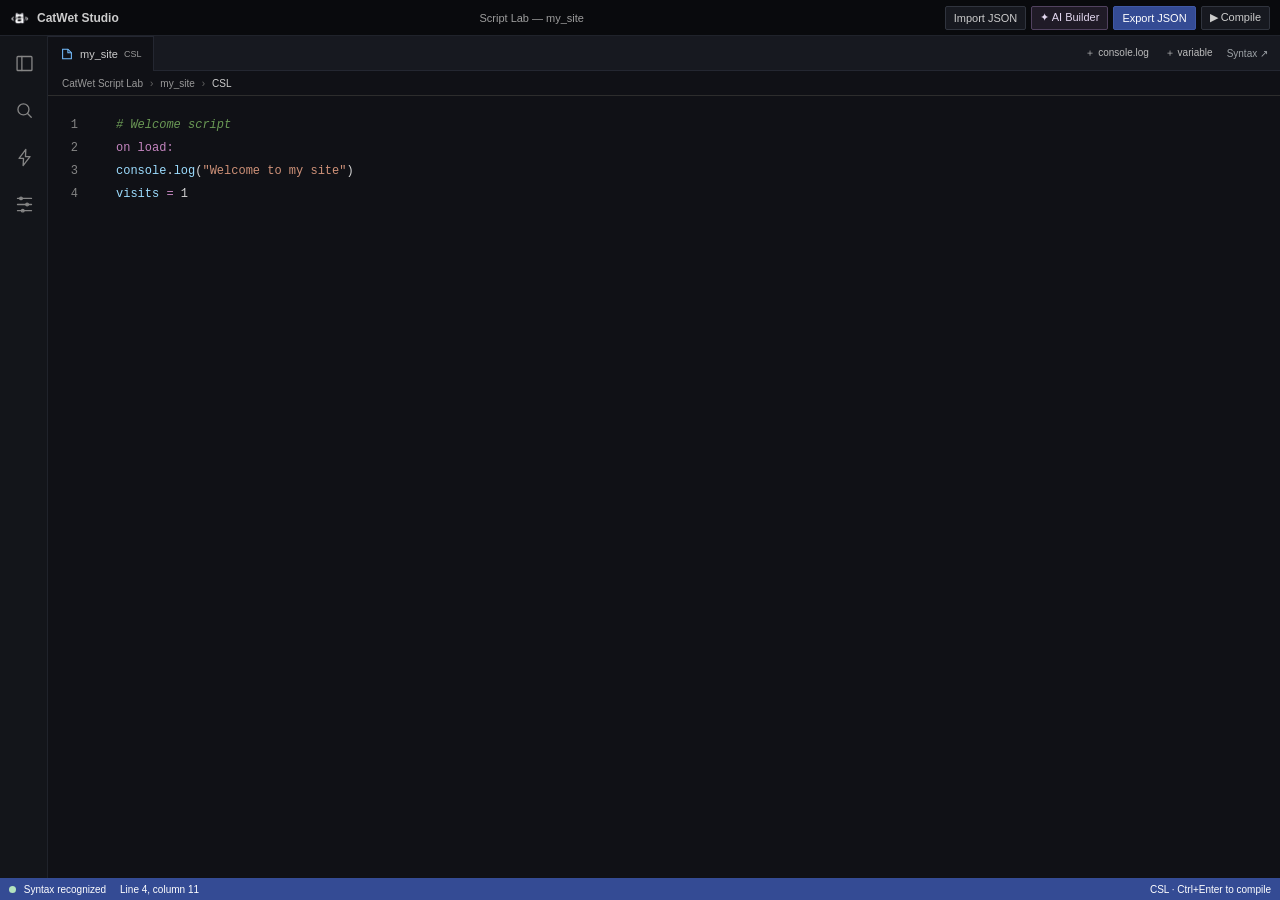
==== commit 6b45dc4a: "The Big One CSS + Compile + EditorVisuals + Import + DeleteMetadata + AntiFil + Repo" ====
--- a/index.html
+++ b/index.html
@@ -16,9 +16,9 @@
     <span id="windowTitle" class="window-title">Script Lab — my_site</span>
     <div class="top-actions"><button id="openProject" class="tool-button">Import JSON</button><input id="fileInput" type="file" accept=".json,application/json" hidden><button id="openAI" class="ai-open-button" type="button">✦ AI Builder</button><button id="exportProject" class="compile-button">Export JSON</button><button id="compile" class="tool-button"><span>▶</span> Compile</button></div>
   </header>
-  <main class="workbench">
+  <main class="workbench hide-explorer hide-catalog">
     <nav class="activity-bar" aria-label="Activity bar">
-      <button class="activity-button active" type="button" data-panel-toggle="explorer" aria-label="Toggle project explorer" title="Explorer" aria-pressed="true">
+      <button class="activity-button" type="button" data-panel-toggle="explorer" aria-label="Toggle project explorer" title="Explorer" aria-pressed="false">
         <svg viewBox="0 0 24 24" aria-hidden="true"><rect x="3.5" y="4" width="17" height="16" rx="1"/><path d="M9 4v16"/></svg>
       </button>
       <button class="activity-button" type="button" id="activitySearch" aria-label="Search blocks" title="Search blocks">
@@ -27,7 +27,7 @@
       <button class="activity-button" type="button" id="activityEvents" aria-label="Go to active script events" title="Active script events">
         <svg viewBox="0 0 24 24" aria-hidden="true"><path d="M13.5 2.8 5.8 13h5.1l-.5 8.2L18.3 11h-5.2z"/></svg>
       </button>
-      <button class="activity-button" type="button" data-panel-toggle="catalog" aria-label="Toggle blocks panel" title="Blocks" aria-pressed="true">
+      <button class="activity-button" type="button" data-panel-toggle="catalog" aria-label="Toggle blocks panel" title="Blocks" aria-pressed="false">
         <svg viewBox="0 0 24 24" aria-hidden="true"><path d="M4 5h16M4 12h16M4 19h16"/><circle cx="8" cy="5" r="1.5"/><circle cx="15" cy="12" r="1.5"/><circle cx="10" cy="19" r="1.5"/></svg>
       </button>
     </nav>
@@ -81,12 +81,12 @@
         <input id="folderAlias" class="watermark-input" value="CatWet Script Lab" maxlength="80" aria-label="Exported folder name">
       </details>
       <section id="objectInspector" class="object-inspector" aria-live="polite"></section>
-      <div class="explorer-footer"><a href="CATWEB_SCRIPT_LANGUAGE.md">CSL syntax</a><span>Catweb JSON · CSL</span></div>
+      <div class="explorer-footer"><a href="docs/CATWEB_SCRIPT_LANGUAGE.md">CSL syntax</a><span>Catweb JSON · CSL</span></div>
     </aside>
     <section class="editor-column">
-      <div class="tabbar"><div class="active-tab"><svg class="tab-icon" viewBox="0 0 16 16" aria-hidden="true"><path d="M3 2.5h6l4 4v7H3z"/><path d="M9 2.5v4h4"/></svg><span id="scriptTitle">my_site</span><span class="language-pill">CSL</span></div><div class="tab-tools"><button class="snippet" data-insert="log" title="Insert console.log">＋ console.log</button><button class="snippet" data-insert="set" title="Insert variable assignment">＋ variable</button><a href="CATWEB_SCRIPT_LANGUAGE.md" target="_blank" rel="noreferrer">Syntax ↗</a></div></div>
+      <div class="tabbar"><div class="active-tab"><svg class="tab-icon" viewBox="0 0 16 16" aria-hidden="true"><path d="M3 2.5h6l4 4v7H3z"/><path d="M9 2.5v4h4"/></svg><span id="scriptTitle">my_site</span><span class="language-pill">CSL</span></div><div class="tab-tools"><button class="snippet" data-insert="log" title="Insert console.log">＋ console.log</button><button class="snippet" data-insert="set" title="Insert variable assignment">＋ variable</button><a href="docs/CATWEB_SCRIPT_LANGUAGE.md" target="_blank" rel="noreferrer">Syntax ↗</a></div></div>
       <div class="breadcrumbs"><span id="breadcrumbProject">CatWet Script Lab</span><span class="breadcrumb-separator">›</span><span id="breadcrumbScript">my_site</span><span class="breadcrumb-separator">›</span><span>CSL</span></div>
-      <div class="edit-area"><div id="lineNumbers" class="line-numbers" aria-hidden="true"></div><div class="code-stack"><pre id="highlight" aria-hidden="true"></pre><textarea id="source" aria-label="Catweb code" autocomplete="off" autocapitalize="off" spellcheck="false" wrap="off"></textarea></div></div>
+      <div class="edit-area"><div id="lineNumbers" class="line-numbers" aria-hidden="true"></div><div class="code-stack"><pre id="highlight" aria-hidden="true"></pre><textarea id="source" aria-label="Catweb code" aria-autocomplete="list" aria-controls="variableSuggestions" autocomplete="off" autocapitalize="off" spellcheck="false" wrap="off"></textarea><div id="variableSuggestions" class="variable-suggestions" role="listbox" aria-label="Catweb code, variable, and parameter suggestions" hidden></div></div></div>
       <div id="diagnostics" class="diagnostics" aria-live="polite"></div>
     </section>
     <aside class="right-sidebar" aria-label="Catweb events and blocks">
@@ -107,8 +107,20 @@
     <div class="json-modal-backdrop" data-close-modal></div>
     <section class="json-modal-card">
       <header class="json-modal-header"><div><span class="eyebrow">CATWEB PROJECT</span><h2 id="jsonModalTitle">Export JSON</h2></div><button id="closeJsonModal" class="modal-close" type="button" aria-label="Close">×</button></header>
+      <div id="jsonExportNotice" class="json-export-notice" role="status" hidden></div>
       <textarea id="jsonModalContent" class="json-modal-content" readonly spellcheck="false"></textarea>
       <footer class="json-modal-actions"><span id="jsonCopyStatus" aria-live="polite">Ready to copy</span><button id="copyJson" class="compile-button" type="button">Copy JSON</button></footer>
+    </section>
+  </div>
+  <div id="compileDiagnosticsModal" class="diagnostics-modal" role="dialog" aria-modal="true" aria-labelledby="compileDiagnosticsTitle" aria-hidden="true">
+    <div class="diagnostics-modal-backdrop" data-close-diagnostics></div>
+    <section class="diagnostics-modal-card">
+      <header class="diagnostics-modal-header">
+        <div><span class="eyebrow">COMPILE CHECK</span><h2 id="compileDiagnosticsTitle">Compilation diagnostics</h2></div>
+        <button id="closeCompileDiagnostics" class="modal-close" type="button" aria-label="Close diagnostics">×</button>
+      </header>
+      <p id="compileDiagnosticSummary" class="diagnostics-modal-summary"></p>
+      <div id="compileDiagnosticList" class="compile-diagnostic-list"></div>
     </section>
   </div>
   <div id="aiModal" class="ai-modal" role="dialog" aria-modal="true" aria-labelledby="aiModalTitle" aria-hidden="true">
@@ -129,7 +141,7 @@
           <input id="aiApiKey" type="password" autocomplete="off" spellcheck="false">
           <p class="ai-privacy">Your prompt, public Catweb guides, and catalog call names/signatures are sent only when you generate. Project JSON and the active script are not sent. The key stays in memory and clears when this panel closes.</p>
           <p class="ai-connection-note">Use an OpenAI-compatible endpoint with browser CORS enabled. Other protocols can be added as provider adapters.</p>
-          <a href="AI_PROVIDER_GUIDE.md" target="_blank" rel="noreferrer">Provider setup guide ↗</a>
+          <a href="docs/AI_PROVIDER_GUIDE.md" target="_blank" rel="noreferrer">Provider setup guide ↗</a>
         </section>
         <section class="ai-workflow" aria-label="Generate and compile Catweb CSL">
           <label for="aiPrompt">Describe the Catweb behavior</label>
@@ -156,6 +168,7 @@
   </div>
   <div id="toast" class="toast" role="status" aria-live="polite"></div>
   <script src="studio/ai-provider.js"></script>
+  <script src="studio/catweb-codec.js"></script>
   <script src="studio/catweb-csl.js"></script>
   <script src="studio/script-app.js"></script>
 </body>
--- a/studio/script-app.css
+++ b/studio/script-app.css
@@ -2,16 +2,16 @@
   color-scheme: dark;
   font-family: "Segoe UI", Arial, sans-serif;
   font-synthesis: none;
-  --bg: #1e1e1e;
-  --title: #181818;
-  --side: #252526;
-  --panel: #1e1e1e;
-  --tab: #252526;
-  --line: #3c3c3c;
-  --muted: #858585;
-  --text: #cccccc;
-  --blue: #007acc;
-  --blue-hover: #1683c7;
+  --bg: #101116;
+  --title: #090a0d;
+  --side: #15171d;
+  --panel: #12141a;
+  --tab: #171920;
+  --line: #282b35;
+  --muted: #858a98;
+  --text: #d0d2db;
+  --blue: #344b94;
+  --blue-hover: #4663b5;
   --mono: Consolas, "Cascadia Code", "Courier New", monospace;
 }
 
@@ -604,8 +604,62 @@
 .code-stack textarea::selection { background: #264f7880; color: transparent; }
 .tok-keyword { color: #c586c0; }
 .tok-string { color: #ce9178; }
+.tok-string .tok-variable-reference {
+  border-radius: 2px;
+  background: #163d52;
+  color: #4fc1ff;
+  font-weight: 600;
+}
 .tok-comment { color: #6a9955; font-style: italic; }
 .tok-variable { color: #9cdcfe; }
+.variable-suggestions {
+  position: absolute;
+  z-index: 4;
+  display: flex;
+  width: max-content;
+  min-width: 210px;
+  max-width: min(340px, calc(100% - 16px));
+  max-height: 190px;
+  flex-direction: column;
+  overflow: auto;
+  border: 1px solid #454545;
+  border-radius: 4px;
+  background: #252526;
+  box-shadow: 0 8px 22px #0008;
+  color: #cccccc;
+  font: 10px/1.45 var(--mono);
+}
+.variable-suggestions[hidden] { display: none; }
+.variable-suggestion-list { max-height: 145px; overflow: auto; padding: 3px; }
+.variable-suggestion {
+  display: flex;
+  width: 100%;
+  align-items: baseline;
+  justify-content: space-between;
+  gap: 12px;
+  padding: 5px 7px;
+  border: 0;
+  border-radius: 2px;
+  background: transparent;
+  color: #cccccc;
+  text-align: left;
+  cursor: pointer;
+}
+.variable-suggestion small { color: #858585; font: 9px/1.35 var(--mono); text-align: right; }
+.variable-suggestion:hover, .variable-suggestion.selected { background: #094771; color: #ffffff; }
+.variable-suggestion code, .variable-suggestion-empty code { color: #4fc1ff; font: inherit; }
+.variable-suggestion-empty { padding: 7px; color: #bbbbbb; }
+.variable-suggestion-help { padding: 5px 8px; border-top: 1px solid #3c3c3c; color: #858585; font-size: 9px; }
+.suggestion-detail { padding: 7px 8px; border-bottom: 1px solid #3c3c3c; }
+.suggestion-detail-heading { display: flex; justify-content: space-between; gap: 10px; margin-bottom: 5px; }
+.suggestion-detail-heading code { color: #4fc1ff; font: inherit; }
+.suggestion-detail-heading span { color: #858585; font-size: 9px; }
+.suggestion-parameters { display: grid; gap: 2px; }
+.suggestion-parameter { display: grid; grid-template-columns: minmax(52px, auto) 1fr; gap: 8px; padding: 3px 4px; color: #bbbbbb; }
+.suggestion-parameter.active { background: #333333; color: #ffffff; }
+.suggestion-parameter strong { color: #dcdcaa; font-weight: 500; }
+.suggestion-parameter span { color: #9d9d9d; overflow-wrap: anywhere; }
+.suggestion-detail-note { margin-top: 5px; color: #858585; font-size: 9px; }
 
 .diagnostics {
   display: none;
@@ -793,7 +847,7 @@
   display: grid;
   width: min(820px, calc(100vw - 48px));
   height: min(680px, calc(100vh - 48px));
-  grid-template-rows: 58px minmax(0, 1fr) 54px;
+  grid-template-rows: 58px auto minmax(0, 1fr) 54px;
   border: 1px solid #4a4a4a;
   border-radius: 6px;
   background: #252526;
@@ -831,6 +885,17 @@
   resize: none;
   white-space: pre;
 }
+.json-export-notice {
+  margin: 10px 12px 0;
+  padding: 9px 11px;
+  border: 1px solid #6d5627;
+  border-radius: 3px;
+  background: #302817;
+  color: #e6c982;
+  font-size: 11px;
+  line-height: 1.5;
+}
+.json-export-notice[hidden] { display: none; }
 .json-modal-content:focus { border-color: var(--blue); }
 .json-modal-actions {
   display: flex;
@@ -841,6 +906,55 @@
   border-top: 1px solid #3c3c3c;
 }
 #jsonCopyStatus { margin-right: auto; color: #9d9d9d; font-size: 10px; }
+.diagnostics-modal {
+  position: fixed;
+  z-index: 32;
+  inset: 0;
+  display: none;
+  align-items: center;
+  justify-content: center;
+  padding: 24px;
+}
+.diagnostics-modal.open { display: flex; }
+.diagnostics-modal-backdrop {
+  position: absolute;
+  inset: 0;
+  background: rgba(0, 0, 0, .76);
+  backdrop-filter: blur(3px);
+}
+.diagnostics-modal-card {
+  position: relative;
+  display: grid;
+  width: min(700px, calc(100vw - 48px));
+  max-height: min(640px, calc(100vh - 48px));
+  grid-template-rows: 58px auto minmax(0, 1fr);
+  overflow: hidden;
+  border: 1px solid #4a4a4a;
+  border-radius: 6px;
+  background: #252526;
+  box-shadow: 0 18px 60px rgba(0, 0, 0, .55);
+}
+.diagnostics-modal-header {
+  display: flex;
+  align-items: center;
+  justify-content: space-between;
+  padding: 8px 12px 8px 16px;
+  border-bottom: 1px solid #3c3c3c;
+}
+.diagnostics-modal-header h2 { margin: 2px 0 0; color: #eeeeee; font-size: 15px; }
+.diagnostics-modal-summary { margin: 0; padding: 12px 16px; color: #bbbbbb; font-size: 11px; }
+.compile-diagnostic-list { min-height: 0; overflow: auto; padding: 0 16px 14px; }
+.compile-diagnostic {
+  display: flex;
+  align-items: center;
+  justify-content: space-between;
+  gap: 16px;
+  padding: 11px 0;
+  border-top: 1px solid #383838;
+}
+.compile-diagnostic strong { color: #e6c982; font-size: 11px; }
+.compile-diagnostic p { margin: 4px 0 0; color: #d4d4d4; font-size: 12px; line-height: 1.5; overflow-wrap: anywhere; }
+.compile-diagnostic .tool-button { flex: 0 0 auto; }
 .ai-modal {
   position: fixed;
   z-index: 31;
@@ -1034,3 +1148,57 @@
   .tab-tools { padding: 0 3px; }
   .snippet { padding: 4px; }
 }
+
+.titlebar { border-bottom-color: #20232b; }
+.tool-button, .compile-button {
+  border-color: #30343e;
+  background-color: #171920;
+}
+.tool-button:hover:not(:disabled) { background: #22252e; }
+.tool-button:active:not(:disabled) { background: #292d38; }
+.compile-button { border-color: #3f58a5; background: var(--blue); }
+.compile-button:hover { border-color: #5571cc; background: var(--blue-hover); }
+.compile-button:active { background: #293d7c; }
+.ai-open-button { border-color: #51425f; background: #201b27; }
+.ai-open-button:hover { border-color: #78628d; background: #2a2334; }
+.activity-bar { border-right-color: #20232b; background: #13151a; }
+.activity-button.active, .activity-button[aria-pressed="true"] { color: #dce3ff; }
+.file-explorer, .right-sidebar { background: var(--side); }
+.project-card, .ai-settings { border-color: #242731; background: #111319; }
+.project-tree-row:hover, .event-node:hover, .event-node:focus-visible,
+.catalog-entry:hover { background: #20232c; }
+.project-tree-row.selected, .catalog-entry:active,
+.variable-suggestion:hover, .variable-suggestion.selected {
+  background: #1b2a4b;
+}
+.tree-filter:hover, .tree-filter.active { background: #20232c; }
+.add-script-button { border-color: #293c54; background: #151c25; }
+.add-script-button:hover { background: #1b2634; }
+.add-object-grid button, .special-object-list button { background: #191b22; }
+.add-object-grid button:hover, .special-object-list button:hover {
+  border-color: #46536e;
+  background: #222733;
+}
+.project-search-wrap input, .watermark-input, .property-input, .json-input,
+.block-section input, .ai-settings input, .ai-workflow textarea,
+.json-modal-content {
+  border-color: #30333e;
+  background: #0c0e13;
+}
+.tabbar { border-color: #242731; background: var(--tab); }
+.active-tab { border-color: #242731; background: var(--bg); }
+.snippet:hover { background: #22252e; }
+.snippet:active { background: #292d38; }
+.metadata-indicator:hover, .suggestion-parameter.active { background: #20232c; }
+.tok-string .tok-variable-reference { background: #102b38; color: #55c5ff; }
+.variable-suggestions, .diagnostics, .toast, .json-modal-card, .ai-modal-card {
+  border-color: #30333e;
+  background: #171920;
+}
+.output-panel { border-color: #252832; background: #0d0f14; }
+.output-content { border-color: #252832; }
+.right-section-heading, .inspector-heading { color: #c4c7d2; }
+.statusbar { background: var(--blue); }
+.json-modal-backdrop, .ai-modal-backdrop { background: rgba(0, 0, 0, .76); }
+.json-modal-header, .json-modal-actions, .ai-modal-header { border-color: #2b2e38; }
+.modal-close:hover { background: #252832; }
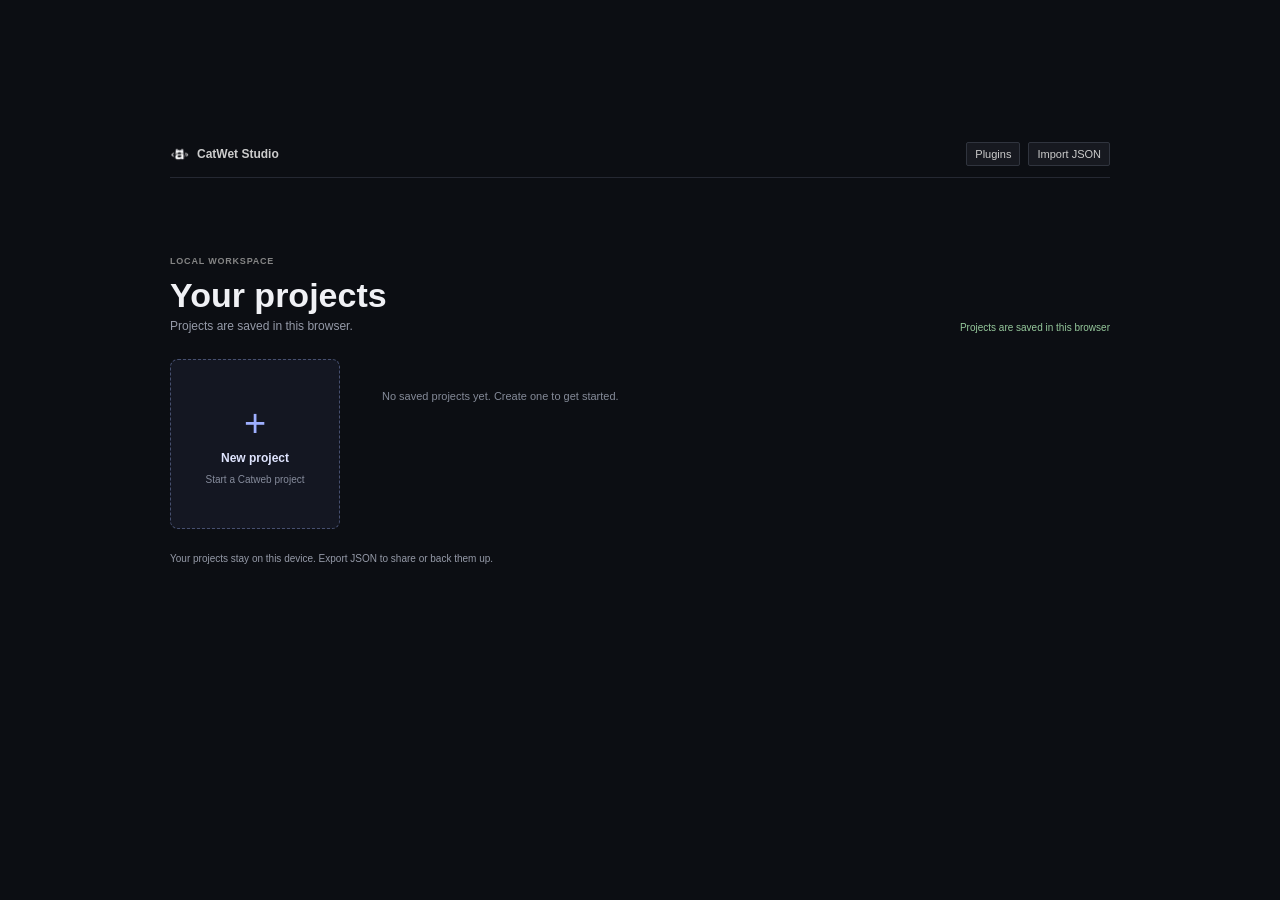
==== commit 4ac57f4f: "kepts" ====
--- a/index.html
+++ b/index.html
@@ -11,10 +11,40 @@
   <link rel="stylesheet" href="studio/script-app.css">
 </head>
 <body>
+  <section id="projectHome" class="project-home" aria-labelledby="projectHomeTitle">
+    <div class="project-home-shell">
+      <header class="project-home-header">
+        <a class="brand" href="./"><img class="brand-mark" src="icon.png" alt=""><span>CatWet Studio</span></a>
+        <div class="project-home-actions">
+          <button id="managePluginsHome" class="tool-button" type="button">Plugins</button>
+          <button id="homeImportProject" class="tool-button" type="button">Import JSON</button>
+        </div>
+      </header>
+      <main class="project-home-main">
+        <div class="project-home-heading">
+          <div><span class="eyebrow">LOCAL WORKSPACE</span><h1 id="projectHomeTitle">Your projects</h1><p>Projects are saved in this browser.</p></div>
+          <span id="projectStorageStatus" class="project-storage-status" role="status" aria-live="polite">Local storage ready</span>
+        </div>
+        <div class="project-home-grid">
+          <button id="createProjectCard" class="project-create-card" type="button">
+            <span class="project-create-plus" aria-hidden="true">+</span><strong>New project</strong><small>Start a Catweb project</small>
+          </button>
+          <div id="projectCards" class="project-cards" aria-label="Saved projects"></div>
+        </div>
+        <form id="createProjectForm" class="create-project-form" hidden>
+          <label for="newProjectName">Project name</label>
+          <input id="newProjectName" maxlength="80" required placeholder="My Catweb project" autocomplete="off">
+          <button class="compile-button" type="submit">Create project</button>
+          <button id="cancelCreateProject" class="tool-button" type="button">Cancel</button>
+        </form>
+        <p class="project-home-note">Your projects stay on this device. Export JSON to share or back them up.</p>
+      </main>
+    </div>
+  </section>
   <header class="titlebar">
     <a class="brand" href="./"><img class="brand-mark" src="icon.png" alt=""><span>CatWet Studio</span></a>
     <span id="windowTitle" class="window-title">Script Lab — my_site</span>
-    <div class="top-actions"><button id="openProject" class="tool-button">Import JSON</button><input id="fileInput" type="file" accept=".json,application/json" hidden><button id="openAI" class="ai-open-button" type="button">✦ AI Builder</button><button id="exportProject" class="compile-button">Export JSON</button><button id="compile" class="tool-button"><span>▶</span> Compile</button></div>
+    <div class="top-actions"><button id="manageProjects" class="tool-button" type="button">Projects</button><button id="openProject" class="tool-button">Import JSON</button><input id="fileInput" type="file" accept=".json,application/json" hidden><button id="openPlugins" class="tool-button" type="button">Plugins</button><button id="openAI" class="ai-open-button" type="button">✦ AI Chat</button><button id="exportProject" class="compile-button">Export JSON</button><button id="compile" class="tool-button"><span>▶</span> Compile</button></div>
   </header>
   <main class="workbench hide-explorer hide-catalog">
     <nav class="activity-bar" aria-label="Activity bar">
@@ -123,46 +153,66 @@
       <div id="compileDiagnosticList" class="compile-diagnostic-list"></div>
     </section>
   </div>
-  <div id="aiModal" class="ai-modal" role="dialog" aria-modal="true" aria-labelledby="aiModalTitle" aria-hidden="true">
-    <div class="ai-modal-backdrop" data-close-ai></div>
+  <div id="pluginModal" class="plugin-modal" role="dialog" aria-modal="true" aria-labelledby="pluginModalTitle" aria-hidden="true">
+    <div class="plugin-modal-backdrop" data-close-plugins></div>
+    <section class="plugin-modal-card">
+      <header class="plugin-modal-header">
+        <div><span class="eyebrow">LOCAL EXTENSIONS</span><h2 id="pluginModalTitle">Plugins</h2></div>
+        <button id="closePlugins" class="modal-close" type="button" aria-label="Close plugins">×</button>
+      </header>
+      <p class="plugin-safety-note">Plugins are JSON manifests. Their snippets are only inserted into your editor when you choose them; plugin JavaScript is never executed.</p>
+      <div class="plugin-install">
+        <button id="importPluginFile" class="tool-button" type="button">Install from file</button>
+        <input id="pluginFileInput" type="file" accept=".json,application/json" hidden>
+        <label for="pluginUrl">Manifest URL</label>
+        <div class="plugin-url-row"><input id="pluginUrl" type="url" placeholder="https://example.com/plugin.json" autocomplete="url"><button id="installPluginUrl" class="compile-button" type="button">Install URL</button></div>
+        <span id="pluginStatus" role="status" aria-live="polite"></span>
+      </div>
+      <div id="pluginList" class="plugin-list" aria-label="Installed plugins"></div>
+      <a class="plugin-format-link" href="docs/PLUGIN_FORMAT.md" target="_blank" rel="noreferrer">Plugin manifest format ↗</a>
+    </section>
+  </div>
+  <div id="aiModal" class="ai-modal" role="dialog" aria-modal="false" aria-labelledby="aiModalTitle" aria-hidden="true">
     <section class="ai-modal-card">
       <header class="ai-modal-header">
-        <div><span class="eyebrow">CATWEB CODE ASSISTANT</span><h2 id="aiModalTitle">AI Builder</h2></div>
-        <button id="closeAI" class="modal-close" type="button" aria-label="Close AI Builder">×</button>
-      </header>
-      <div class="ai-modal-content">
+        <div><span class="eyebrow">CATWEB CODE ASSISTANT</span><h2 id="aiModalTitle">AI Chat</h2></div>
+        <button id="closeAI" class="modal-close" type="button" aria-label="Close AI chat">×</button>
+      </header>
+      <div id="aiStatus" class="ai-chat-status" role="status" aria-live="polite">Ready · nothing is sent until you send a message.</div>
+      <details id="aiSettingsDetails" class="ai-settings-details">
+        <summary>Connect or change model</summary>
         <section class="ai-settings" aria-label="AI provider settings">
           <h3>Provider connection</h3>
           <label for="aiEndpoint">Chat Completions endpoint</label>
           <input id="aiEndpoint" type="url" autocomplete="url" placeholder="https://provider.example/v1/chat/completions">
           <label for="aiModel">Model ID</label>
           <input id="aiModel" type="text" autocomplete="off" placeholder="provider-model-name">
-          <label for="aiApiKey">API key <span>(optional for local endpoints)</span></label>
+          <label for="aiApiKey">API key <span>(optional for local endpoints; never saved)</span></label>
           <input id="aiApiKey" type="password" autocomplete="off" spellcheck="false">
-          <p class="ai-privacy">Your prompt, public Catweb guides, and catalog call names/signatures are sent only when you generate. Project JSON and the active script are not sent. The key stays in memory and clears when this panel closes.</p>
+          <div class="ai-settings-actions"><button id="saveAISettings" class="tool-button" type="button">Save connection</button><a href="docs/AI_PROVIDER_GUIDE.md" target="_blank" rel="noreferrer">Provider guide ↗</a></div>
+          <p class="ai-privacy">The endpoint and model are saved on this device. The API key stays in memory and clears when this panel closes. Chat messages and project contents are not saved or sent automatically after a page reload.</p>
           <p class="ai-connection-note">Use an OpenAI-compatible endpoint with browser CORS enabled. Other protocols can be added as provider adapters.</p>
-          <a href="docs/AI_PROVIDER_GUIDE.md" target="_blank" rel="noreferrer">Provider setup guide ↗</a>
         </section>
-        <section class="ai-workflow" aria-label="Generate and compile Catweb CSL">
-          <label for="aiPrompt">Describe the Catweb behavior</label>
-          <textarea id="aiPrompt" class="ai-prompt" placeholder="Example: When the site loads, show a greeting and initialize a visit counter."></textarea>
-          <div class="ai-request-actions">
-            <span id="aiStatus" role="status" aria-live="polite">Ready · nothing is sent until you generate.</span>
-            <button id="cancelAI" class="tool-button" type="button" hidden>Cancel request</button>
-            <button id="generateAI" class="compile-button" type="button">Generate CSL</button>
-          </div>
-          <label for="aiCode">Generated CSL source <span>Review or edit before compiling</span></label>
-          <textarea id="aiCode" class="ai-code" spellcheck="false" placeholder="The generated CSL source will appear here."></textarea>
-          <div class="ai-compile-actions">
-            <button id="compileAI" class="tool-button" type="button" disabled>Compile &amp; Preview JSON</button>
-            <button id="addAIScript" class="compile-button" type="button" disabled>Add as new script</button>
-          </div>
-          <details id="aiJsonDetails" class="ai-json-details">
-            <summary>Compiled Catweb JSON preview · local</summary>
-            <textarea id="aiJsonPreview" readonly spellcheck="false" aria-label="Compiled Catweb JSON preview"></textarea>
-          </details>
-          <p class="ai-runtime-note">Compilation creates a JSON preview; it does not run code in the game. Import the project into Catweb to verify runtime behavior.</p>
-        </section>
+      </details>
+      <div id="aiMessages" class="ai-messages" role="log" aria-live="polite" aria-label="AI conversation">
+        <article class="ai-message assistant-message"><span>Catweb assistant</span><div class="ai-message-body"><p>Hi. Describe what you want to build. Configure a compatible model above if you have not connected one yet.</p></div></article>
+      </div>
+      <details id="aiCodeDetails" class="ai-code-details" hidden>
+        <summary>Generated CSL · review before compiling</summary>
+        <textarea id="aiCode" class="ai-code" spellcheck="false" placeholder="Generated CSL source appears here."></textarea>
+        <div class="ai-compile-actions">
+          <button id="compileAI" class="tool-button" type="button" disabled>Compile &amp; Preview JSON</button>
+          <button id="addAIScript" class="compile-button" type="button" disabled>Add as new script</button>
+        </div>
+        <details id="aiJsonDetails" class="ai-json-details">
+          <summary>Compiled Catweb JSON preview · local</summary>
+          <textarea id="aiJsonPreview" readonly spellcheck="false" aria-label="Compiled Catweb JSON preview"></textarea>
+        </details>
+        <p class="ai-runtime-note">Compilation creates a JSON preview; it does not run code in the game. Import the project into Catweb to verify runtime behavior.</p>
+      </details>
+      <div class="ai-chat-composer">
+        <textarea id="aiPrompt" class="ai-prompt" placeholder="Message Catweb assistant…" aria-label="Message Catweb assistant"></textarea>
+        <div class="ai-chat-actions"><span>Enter to send · Shift+Enter for a new line</span><button id="cancelAI" class="tool-button" type="button" hidden>Stop</button><button id="generateAI" class="compile-button" type="button">Send</button></div>
       </div>
     </section>
   </div>
--- a/studio/script-app.css
+++ b/studio/script-app.css
@@ -1202,3 +1202,254 @@
 .json-modal-backdrop, .ai-modal-backdrop { background: rgba(0, 0, 0, .76); }
 .json-modal-header, .json-modal-actions, .ai-modal-header { border-color: #2b2e38; }
 .modal-close:hover { background: #252832; }
+
+.project-home {
+  position: fixed;
+  z-index: 40;
+  inset: 0;
+  display: grid;
+  place-items: center;
+  padding: 28px;
+  overflow: auto;
+  background: #0c0e13;
+  color: #d7d9e2;
+}
+.project-home[hidden] { display: none; }
+.project-home-shell { width: min(940px, 100%); min-height: min(640px, calc(100vh - 56px)); }
+.project-home-header {
+  display: flex;
+  min-height: 48px;
+  align-items: center;
+  justify-content: space-between;
+  border-bottom: 1px solid #252832;
+}
+.project-home-actions { display: flex; gap: 8px; }
+.project-home-main { padding: clamp(32px, 8vh, 76px) 0 24px; }
+.project-home-heading {
+  display: flex;
+  align-items: end;
+  justify-content: space-between;
+  gap: 20px;
+  margin-bottom: 26px;
+}
+.project-home-heading h1 { margin: 8px 0 4px; color: #f0f1f5; font-size: clamp(24px, 4vw, 34px); font-weight: 550; }
+.project-home-heading p, .project-home-note { margin: 0; color: #959aa8; font-size: 12px; }
+.project-storage-status { color: #96c99c; font-size: 10px; text-align: right; }
+.project-storage-status.error { color: #f48771; }
+.project-home-grid { display: grid; grid-template-columns: 170px minmax(0, 1fr); align-items: start; gap: 22px; }
+.project-create-card {
+  display: flex;
+  aspect-ratio: 1;
+  width: 100%;
+  flex-direction: column;
+  align-items: center;
+  justify-content: center;
+  gap: 9px;
+  border: 1px dashed #465070;
+  border-radius: 8px;
+  background: #141722;
+  color: #e0e5ff;
+  cursor: pointer;
+}
+.project-create-card:hover { border-color: #7185d5; background: #1a2030; }
+.project-create-plus { color: #9eafff; font-size: 38px; font-weight: 300; line-height: 1; }
+.project-create-card strong { font-size: 12px; }
+.project-create-card small { color: #858b9b; font-size: 10px; }
+.project-cards { display: grid; gap: 8px; }
+.project-card-row {
+  display: flex;
+  min-height: 68px;
+  align-items: center;
+  gap: 10px;
+  padding: 8px 10px 8px 14px;
+  border: 1px solid #252a36;
+  border-radius: 6px;
+  background: #12151c;
+}
+.project-card-row:hover { border-color: #3a4562; background: #171b25; }
+.project-open {
+  display: grid;
+  min-width: 0;
+  flex: 1;
+  gap: 5px;
+  padding: 5px 0;
+  border: 0;
+  background: transparent;
+  color: #e1e3eb;
+  text-align: left;
+  cursor: pointer;
+}
+.project-open strong { overflow: hidden; font-size: 12px; text-overflow: ellipsis; white-space: nowrap; }
+.project-open small { color: #858b99; font-size: 9px; }
+.project-card-actions { display: flex; gap: 4px; }
+.project-card-actions button, .installed-plugin-heading button {
+  padding: 5px 7px;
+  border: 1px solid #303541;
+  border-radius: 3px;
+  background: #171a22;
+  color: #adb2c0;
+  font-size: 9px;
+  cursor: pointer;
+}
+.project-card-actions button:hover, .installed-plugin-heading button:hover { color: #f1f2f7; border-color: #58627c; }
+.project-empty { padding: 20px; color: #858b99; font-size: 11px; }
+.project-empty.error { color: #f48771; }
+.create-project-form {
+  display: flex;
+  align-items: center;
+  gap: 8px;
+  margin: 20px 0;
+  padding: 14px;
+  border: 1px solid #303541;
+  border-radius: 6px;
+  background: #12151c;
+}
+.create-project-form[hidden] { display: none; }
+.create-project-form label { color: #b7bbc7; font-size: 10px; }
+.create-project-form input, .plugin-url-row input {
+  min-width: 0;
+  min-height: 30px;
+  flex: 1;
+  padding: 6px 8px;
+  border: 1px solid #303541;
+  border-radius: 3px;
+  outline: 0;
+  background: #0c0e13;
+  color: #e0e2e8;
+  font-size: 11px;
+}
+.project-home-note { margin-top: 24px; font-size: 10px; }
+
+.plugin-modal {
+  position: fixed;
+  z-index: 60;
+  inset: 0;
+  display: none;
+  align-items: center;
+  justify-content: center;
+  padding: 18px;
+}
+.plugin-modal.open { display: flex; }
+.plugin-modal-backdrop { position: absolute; inset: 0; background: rgba(0, 0, 0, .78); }
+.plugin-modal-card {
+  position: relative;
+  display: flex;
+  width: min(640px, 100%);
+  max-height: min(760px, calc(100vh - 36px));
+  flex-direction: column;
+  overflow: hidden;
+  border: 1px solid #303541;
+  border-radius: 7px;
+  background: #141720;
+  box-shadow: 0 18px 60px #0009;
+}
+.plugin-modal-header { display: flex; min-height: 54px; align-items: center; justify-content: space-between; padding: 8px 14px; border-bottom: 1px solid #2b2f3b; }
+.plugin-modal-header h2 { margin: 3px 0 0; color: #e7e9f0; font-size: 15px; }
+.plugin-safety-note { margin: 12px 14px; color: #b3bacb; font-size: 10px; line-height: 1.5; }
+.plugin-install { display: grid; gap: 8px; padding: 0 14px 12px; }
+.plugin-install label { margin-top: 5px; color: #b6bbc7; font-size: 10px; }
+.plugin-url-row { display: flex; gap: 7px; }
+#pluginStatus { min-height: 14px; color: #9fc59f; font-size: 9px; }
+#pluginStatus.error { color: #f48771; }
+.plugin-list { min-height: 60px; overflow: auto; padding: 0 14px; }
+.plugin-empty { padding: 14px 0; color: #858b99; font-size: 10px; }
+.plugin-empty.error { color: #f48771; }
+.installed-plugin { margin-bottom: 8px; padding: 10px; border: 1px solid #292e3a; border-radius: 5px; background: #10131a; }
+.installed-plugin-heading { display: flex; align-items: center; justify-content: space-between; gap: 8px; }
+.installed-plugin-heading > div { display: grid; gap: 4px; }
+.installed-plugin-heading strong { color: #e0e3ec; font-size: 11px; }
+.installed-plugin-heading small { color: #8f95a4; font-size: 9px; }
+.installed-plugin p { color: #a6acb9; font-size: 10px; line-height: 1.5; }
+.plugin-snippets { display: flex; flex-wrap: wrap; gap: 6px; }
+.plugin-snippets button { padding: 6px 8px; border: 1px solid #354366; border-radius: 3px; background: #17213a; color: #cbd6ff; font-size: 9px; cursor: pointer; }
+.plugin-snippets button:hover { background: #203052; }
+.plugin-format-link { margin: 12px 14px; color: #a8b8ff; font-size: 9px; text-decoration: none; }
+.plugin-format-link:hover { text-decoration: underline; }
+
+.ai-modal {
+  position: fixed;
+  z-index: 15;
+  inset: 36px 0 22px auto;
+  display: none;
+  width: min(420px, 42vw);
+  padding: 0;
+}
+.ai-modal.open { display: flex; }
+.ai-modal-card {
+  display: flex;
+  width: 100%;
+  height: 100%;
+  min-height: 0;
+  flex-direction: column;
+  overflow: hidden;
+  border: 1px solid #303541;
+  border-right: 0;
+  border-radius: 0;
+  background: #12151c;
+  box-shadow: -16px 0 40px #0005;
+}
+.ai-modal-header { min-height: 50px; padding: 6px 10px 6px 14px; }
+.ai-modal-header h2 { font-size: 13px; }
+.ai-chat-status { flex: none; padding: 7px 12px; border-bottom: 1px solid #252a35; color: #a0a7b6; font-size: 9px; }
+.ai-chat-status.error { color: #f48771; }
+.ai-chat-status.success { color: #9cdc9a; }
+.ai-settings-details { flex: none; max-height: 50vh; overflow: auto; border-bottom: 1px solid #282d39; }
+.ai-settings-details > summary, .ai-code-details > summary { padding: 9px 12px; color: #c9cde0; font-size: 10px; cursor: pointer; }
+.ai-settings { padding: 0 12px 10px; border: 0; background: transparent; }
+.ai-settings h3 { margin: 2px 0 8px; font-size: 10px; }
+.ai-settings label { margin: 8px 0 4px; }
+.ai-settings input { min-height: 28px; }
+.ai-settings-actions { display: flex; align-items: center; justify-content: space-between; margin-top: 9px; }
+.ai-settings-actions a { color: #b7a3cc; font-size: 9px; text-decoration: none; }
+.ai-settings-actions a:hover { text-decoration: underline; }
+.ai-privacy { margin: 9px 0 5px; padding: 7px; font-size: 9px; }
+.ai-connection-note { margin: 5px 0; font-size: 9px; }
+.ai-messages { display: flex; min-height: 0; flex: 1; flex-direction: column; gap: 10px; overflow: auto; padding: 12px; }
+.ai-message { max-width: 96%; padding: 9px 10px; border: 1px solid #292e39; border-radius: 7px; background: #181c25; }
+.ai-message > span { display: block; margin-bottom: 5px; color: #aeb9e8; font-size: 9px; font-weight: 600; }
+.ai-message-body { color: #d4d7e0; font-size: 10px; line-height: 1.55; overflow-wrap: anywhere; }
+.ai-message-body p { margin: 0 0 7px; white-space: pre-wrap; }
+.ai-message-body p:last-child { margin-bottom: 0; }
+.ai-message-body pre { max-width: 100%; overflow: auto; margin: 7px 0 0; padding: 8px; border: 1px solid #2b3140; border-radius: 4px; background: #0b0d12; color: #d9e0f5; font: 9px/1.5 var(--mono); white-space: pre; }
+.ai-message-body code { font: inherit; }
+.user-message { align-self: flex-end; border-color: #35446c; background: #1a2235; }
+.user-message > span { color: #aebfff; }
+.system-message { align-self: center; border-color: #654139; background: #2b1d1b; }
+.system-message > span { color: #f0ae9c; }
+.ai-code-details { flex: none; max-height: 48%; overflow: auto; border-top: 1px solid #2b2f3b; }
+.ai-code { display: block; width: calc(100% - 20px); min-height: 120px; max-height: 240px; margin: 0 10px 8px; padding: 8px; border: 1px solid #303541; border-radius: 3px; background: #0c0e13; color: #ce9178; font: 9px/1.5 var(--mono); resize: vertical; }
+.ai-compile-actions { padding: 0 10px; }
+.ai-compile-actions > button { min-height: 26px; font-size: 9px; }
+.ai-json-details { margin: 7px 10px; }
+.ai-json-details textarea { width: 100%; height: 110px; background: #0c0e13; }
+.ai-runtime-note { margin: 5px 10px 9px; }
+.ai-chat-composer { flex: none; padding: 8px 10px; border-top: 1px solid #292e39; background: #10131a; }
+.ai-prompt { display: block; width: 100%; min-height: 58px; max-height: 150px; padding: 8px; border: 1px solid #373d4b; border-radius: 5px; outline: 0; background: #0c0e13; color: #e0e2e8; font-size: 10px; resize: vertical; }
+.ai-prompt:focus { border-color: #6e80d2; }
+.ai-chat-actions { display: flex; align-items: center; justify-content: flex-end; gap: 6px; margin-top: 6px; }
+.ai-chat-actions span { min-width: 0; flex: 1; color: #7e8492; font-size: 8px; }
+.ai-chat-actions button { min-height: 26px; font-size: 9px; }
+.ai-modal [hidden] { display: none !important; }
+.workbench.ai-open { margin-right: min(420px, 42vw); }
+
+@media (max-width: 850px) {
+  .ai-modal { width: min(420px, 88vw); }
+  .workbench.ai-open { margin-right: 0; }
+}
+@media (max-width: 620px) {
+  .project-home { padding: 16px; }
+  .project-home-shell { min-height: calc(100vh - 32px); }
+  .project-home-main { padding-top: 42px; }
+  .project-home-heading { align-items: start; flex-direction: column; margin-bottom: 18px; }
+  .project-storage-status { text-align: left; }
+  .project-home-grid { grid-template-columns: 1fr; gap: 12px; }
+  .project-create-card { aspect-ratio: auto; min-height: 76px; flex-direction: row; }
+  .project-create-plus { font-size: 30px; }
+  .project-create-card small { display: none; }
+  .create-project-form { flex-wrap: wrap; }
+  .create-project-form label { flex-basis: 100%; }
+  .project-card-row { padding-left: 9px; }
+  .project-card-actions button { padding: 5px; }
+  .ai-modal { inset: 36px 0 22px auto; width: min(420px, 100vw); }
+  .ai-modal-card { border-right: 0; }
+}
